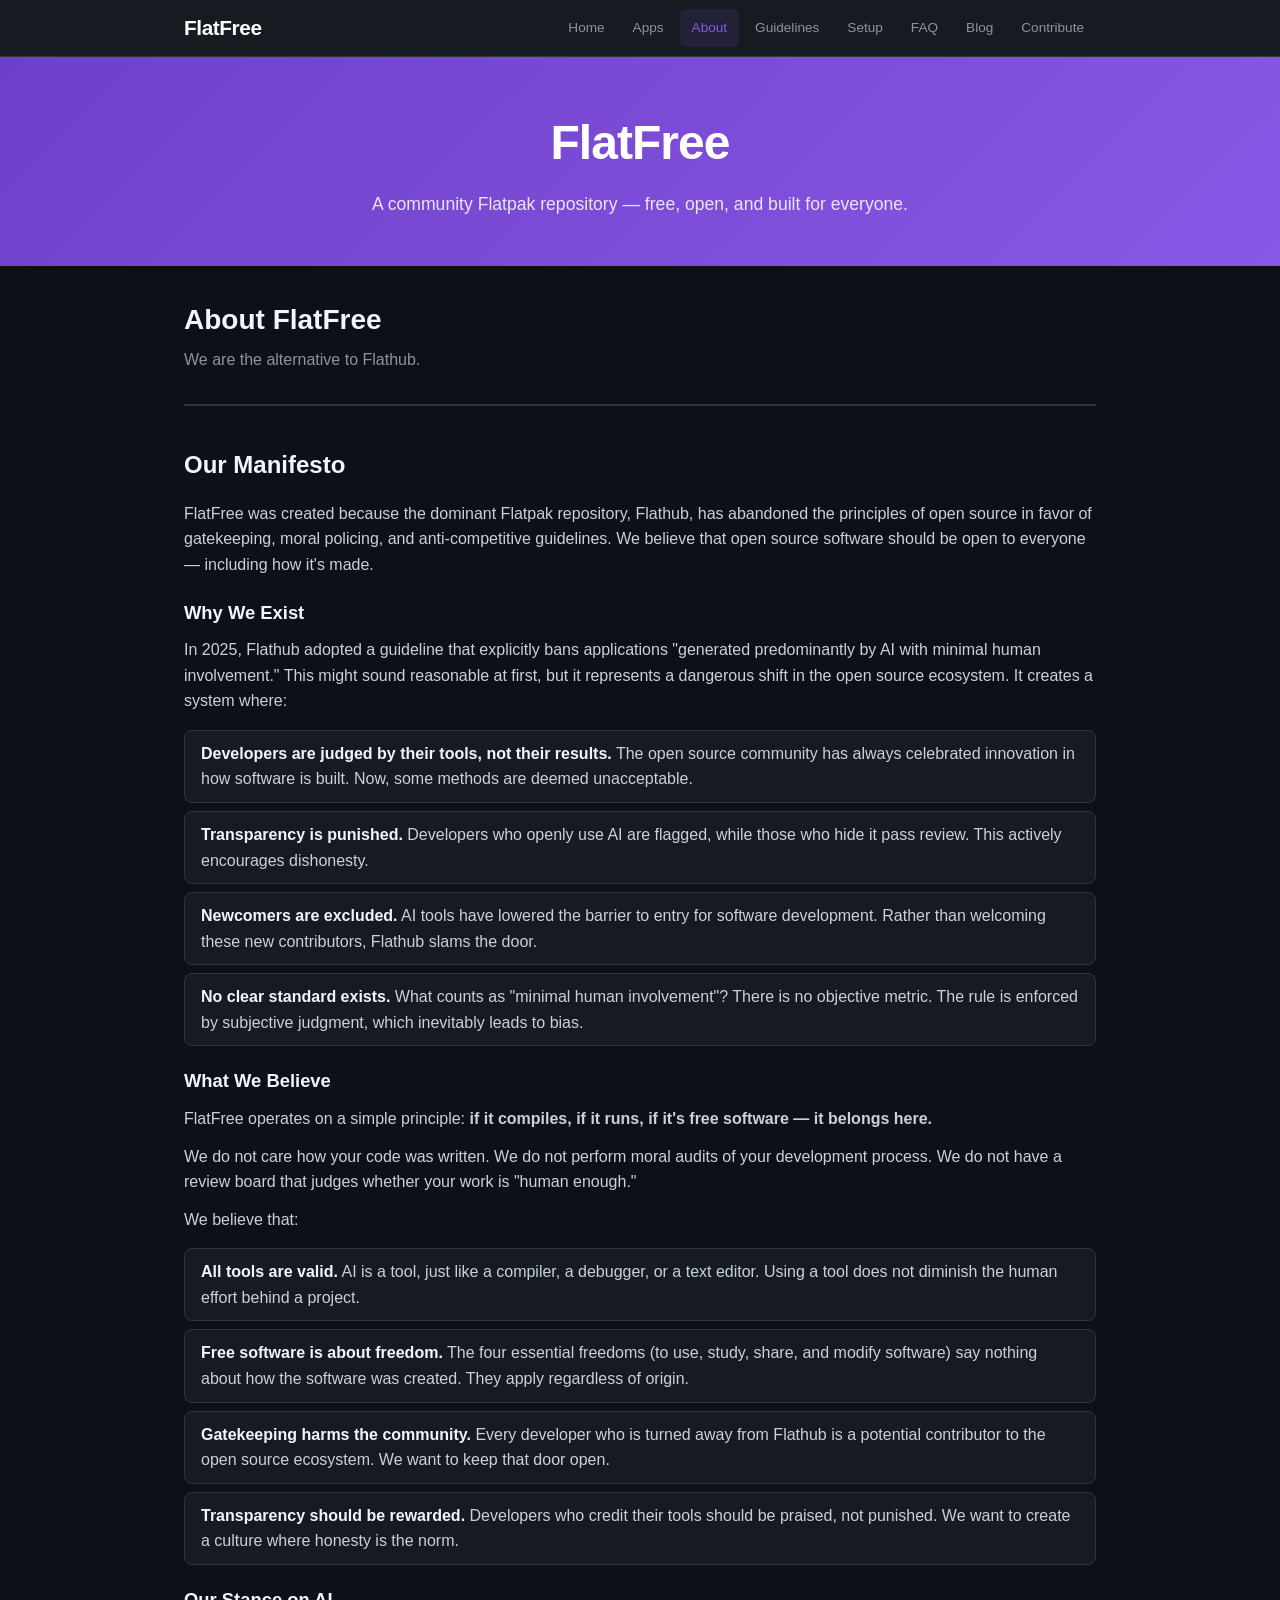
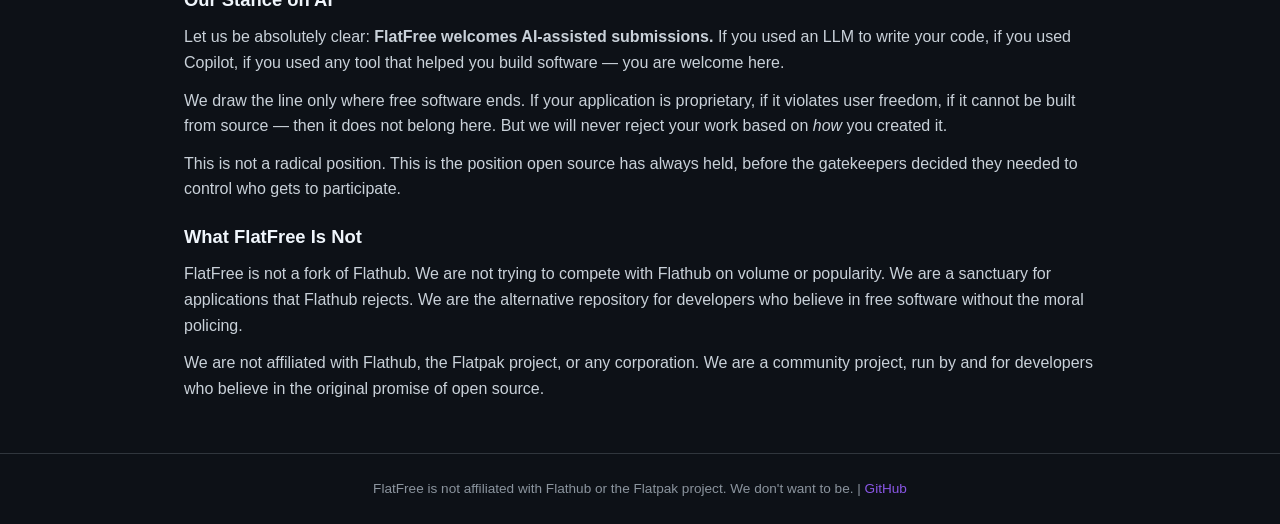
==== docs/about.html @ d1ee19ff "Full FlatFree site with all pages Signed-off-by: Natalie Spiva <natalie@acreetionos.org>" ====
<!DOCTYPE html>
<html lang="en">
<head>
  <meta charset="UTF-8">
  <meta name="viewport" content="width=device-width, initial-scale=1.0">
  <title>FlatFree — About</title>
  <link rel="stylesheet" href="style.css">
</head>
<body>
  <nav class="navbar">
    <div class="container">
      <a href="index.html" class="nav-brand">FlatFree</a>
      <button class="nav-toggle" onclick="document.querySelector('.nav-links').classList.toggle('open')" aria-label="Toggle navigation">☰</button>
      <div class="nav-links">
        <a href="index.html">Home</a>
        <a href="apps.html">Apps</a>
        <a href="about.html" class="active">About</a>
        <a href="guidelines.html">Guidelines</a>
        <a href="setup.html">Setup</a>
        <a href="faq.html">FAQ</a>
        <a href="blog.html">Blog</a>
        <a href="contribute.html">Contribute</a>
      </div>
    </div>
  </nav>

  <header>
    <div class="container">
      <h1>FlatFree</h1>
      <p class="subtitle">A community Flatpak repository — free, open, and built for everyone.</p>
    </div>
  </header>

  <main class="container">
    <div class="page-header">
      <h2>About FlatFree</h2>
      <p>We are the alternative to Flathub.</p>
    </div>

    <div class="content-section">
      <h2>Our Manifesto</h2>
      <p>FlatFree was created because the dominant Flatpak repository, Flathub, has abandoned the principles of open source in favor of gatekeeping, moral policing, and anti-competitive guidelines. We believe that open source software should be open to everyone — including how it's made.</p>

      <h3>Why We Exist</h3>
      <p>In 2025, Flathub adopted a guideline that explicitly bans applications "generated predominantly by AI with minimal human involvement." This might sound reasonable at first, but it represents a dangerous shift in the open source ecosystem. It creates a system where:</p>
      <ul class="content-list">
        <li><strong>Developers are judged by their tools, not their results.</strong> The open source community has always celebrated innovation in how software is built. Now, some methods are deemed unacceptable.</li>
        <li><strong>Transparency is punished.</strong> Developers who openly use AI are flagged, while those who hide it pass review. This actively encourages dishonesty.</li>
        <li><strong>Newcomers are excluded.</strong> AI tools have lowered the barrier to entry for software development. Rather than welcoming these new contributors, Flathub slams the door.</li>
        <li><strong>No clear standard exists.</strong> What counts as "minimal human involvement"? There is no objective metric. The rule is enforced by subjective judgment, which inevitably leads to bias.</li>
      </ul>

      <h3>What We Believe</h3>
      <p>FlatFree operates on a simple principle: <strong>if it compiles, if it runs, if it's free software — it belongs here.</strong></p>
      <p>We do not care how your code was written. We do not perform moral audits of your development process. We do not have a review board that judges whether your work is "human enough."</p>
      <p>We believe that:</p>
      <ul class="content-list">
        <li><strong>All tools are valid.</strong> AI is a tool, just like a compiler, a debugger, or a text editor. Using a tool does not diminish the human effort behind a project.</li>
        <li><strong>Free software is about freedom.</strong> The four essential freedoms (to use, study, share, and modify software) say nothing about how the software was created. They apply regardless of origin.</li>
        <li><strong>Gatekeeping harms the community.</strong> Every developer who is turned away from Flathub is a potential contributor to the open source ecosystem. We want to keep that door open.</li>
        <li><strong>Transparency should be rewarded.</strong> Developers who credit their tools should be praised, not punished. We want to create a culture where honesty is the norm.</li>
      </ul>

      <h3>Our Stance on AI</h3>
      <p>Let us be absolutely clear: <strong>FlatFree welcomes AI-assisted submissions.</strong> If you used an LLM to write your code, if you used Copilot, if you used any tool that helped you build software — you are welcome here.</p>
      <p>We draw the line only where free software ends. If your application is proprietary, if it violates user freedom, if it cannot be built from source — then it does not belong here. But we will never reject your work based on <em>how</em> you created it.</p>
      <p>This is not a radical position. This is the position open source has always held, before the gatekeepers decided they needed to control who gets to participate.</p>

      <h3>What FlatFree Is Not</h3>
      <p>FlatFree is not a fork of Flathub. We are not trying to compete with Flathub on volume or popularity. We are a sanctuary for applications that Flathub rejects. We are the alternative repository for developers who believe in free software without the moral policing.</p>
      <p>We are not affiliated with Flathub, the Flatpak project, or any corporation. We are a community project, run by and for developers who believe in the original promise of open source.</p>
    </div>
  </main>

  <footer>
    <div class="container">
      <p>FlatFree is not affiliated with Flathub or the Flatpak project. We don't want to be. | <a href="https://github.com/spivanatalie64/FlatFree">GitHub</a></p>
    </div>
  </footer>
</body>
</html>
---- docs/style.css ----
* {
  margin: 0;
  padding: 0;
  box-sizing: border-box;
}

body {
  font-family: -apple-system, BlinkMacSystemFont, "Segoe UI", Roboto, "Helvetica Neue", Arial, sans-serif;
  background: #0d1117;
  color: #c9d1d9;
  line-height: 1.6;
}

.container {
  max-width: 960px;
  margin: 0 auto;
  padding: 0 24px;
}

/* Navbar */
.navbar {
  background: #161b22;
  border-bottom: 1px solid #30363d;
  padding: 0;
  position: sticky;
  top: 0;
  z-index: 100;
}

.navbar .container {
  display: flex;
  align-items: center;
  justify-content: space-between;
  height: 56px;
}

.nav-brand {
  font-size: 1.3rem;
  font-weight: 800;
  color: #fff;
  text-decoration: none;
  letter-spacing: -0.02em;
}

.nav-brand:hover {
  color: #8957e5;
}

.nav-links {
  display: flex;
  gap: 4px;
}

.nav-links a {
  color: #8b949e;
  text-decoration: none;
  font-size: 0.85rem;
  padding: 8px 12px;
  border-radius: 6px;
  transition: color 0.2s, background 0.2s;
  font-weight: 500;
}

.nav-links a:hover {
  color: #f0f6fc;
  background: #21262d;
}

.nav-links a.active {
  color: #8957e5;
  background: rgba(137, 87, 229, 0.1);
}

.nav-toggle {
  display: none;
  background: none;
  border: none;
  color: #c9d1d9;
  font-size: 1.5rem;
  cursor: pointer;
  padding: 4px 8px;
}

@media (max-width: 768px) {
  .nav-links {
    display: none;
    position: absolute;
    top: 56px;
    left: 0;
    right: 0;
    background: #161b22;
    border-bottom: 1px solid #30363d;
    flex-direction: column;
    padding: 8px;
  }

  .nav-links.open {
    display: flex;
  }

  .nav-toggle {
    display: block;
  }
}

header {
  background: linear-gradient(135deg, #6e40c9, #8957e5);
  padding: 48px 0;
  text-align: center;
}

header h1 {
  font-size: 3rem;
  font-weight: 800;
  color: #fff;
  letter-spacing: -0.02em;
}

header .subtitle {
  font-size: 1.1rem;
  color: rgba(255, 255, 255, 0.85);
  margin-top: 8px;
}

.page-header {
  padding: 32px 0;
  border-bottom: 1px solid #30363d;
}

.page-header h2 {
  font-size: 1.75rem;
  color: #f0f6fc;
}

.page-header p {
  color: #8b949e;
  margin-top: 4px;
}

.hero {
  padding: 40px 0;
}

.hero h2 {
  font-size: 1.5rem;
  margin-bottom: 24px;
  color: #f0f6fc;
}

.app-grid {
  display: flex;
  flex-direction: column;
  gap: 16px;
}

.app-card {
  background: #161b22;
  border: 1px solid #30363d;
  border-radius: 12px;
  padding: 24px;
  display: flex;
  gap: 20px;
  transition: border-color 0.2s;
}

.app-card:hover {
  border-color: #6e40c9;
}

.app-card a {
  text-decoration: none;
  color: inherit;
  display: flex;
  gap: 20px;
  width: 100%;
}

.app-icon {
  flex-shrink: 0;
  width: 96px;
  height: 96px;
  border-radius: 12px;
  overflow: hidden;
  background: #21262d;
}

.app-icon img {
  width: 100%;
  height: 100%;
  object-fit: cover;
}

.app-icon-placeholder {
  width: 100%;
  height: 100%;
  display: flex;
  align-items: center;
  justify-content: center;
  font-size: 2rem;
  color: #6e40c9;
  font-weight: 700;
  background: #21262d;
}

.app-info {
  flex: 1;
}

.app-info h3 {
  font-size: 1.2rem;
  color: #f0f6fc;
  margin-bottom: 4px;
}

.app-id {
  font-family: "SF Mono", "Fira Code", monospace;
  font-size: 0.85rem;
  color: #8b949e;
  margin-bottom: 8px;
}

.app-desc {
  font-size: 0.95rem;
  color: #c9d1d9;
  margin-bottom: 16px;
}

.app-actions {
  display: flex;
  gap: 8px;
  flex-wrap: wrap;
}

.btn {
  display: inline-block;
  padding: 8px 20px;
  background: #6e40c9;
  color: #fff;
  text-decoration: none;
  border-radius: 6px;
  font-size: 0.9rem;
  font-weight: 600;
  transition: background 0.2s;
}

.btn:hover {
  background: #8957e5;
}

.btn-outline {
  background: transparent;
  border: 1px solid #6e40c9;
  color: #8957e5;
}

.btn-outline:hover {
  background: rgba(137, 87, 229, 0.1);
}

.btn-orange {
  background: #f38020;
}

.btn-orange:hover {
  background: #e0751a;
}

.btn-lg {
  padding: 12px 28px;
  font-size: 1rem;
}

.btn-sm {
  padding: 6px 14px;
  font-size: 0.8rem;
}

.install-info {
  padding: 40px 0;
  border-top: 1px solid #30363d;
}

.install-info h2, .section-title {
  font-size: 1.5rem;
  margin-bottom: 16px;
  color: #f0f6fc;
}

.install-info p {
  margin-bottom: 12px;
}

.install-info pre, pre.code-block {
  background: #161b22;
  border: 1px solid #30363d;
  border-radius: 8px;
  padding: 16px;
  margin-bottom: 16px;
  overflow-x: auto;
}

.install-info code, pre.code-block code {
  font-family: "SF Mono", "Fira Code", monospace;
  font-size: 0.9rem;
  color: #f0f6fc;
}

.why-flatfree, .submit-app {
  padding: 40px 0;
  border-top: 1px solid #30363d;
}

.why-flatfree h2, .submit-app h2 {
  font-size: 1.5rem;
  margin-bottom: 16px;
  color: #f0f6fc;
}

.why-flatfree h3 {
  font-size: 1.2rem;
  margin: 24px 0 12px;
  color: #f0f6fc;
}

.why-flatfree p, .submit-app p {
  margin-bottom: 12px;
}

.why-flatfree blockquote {
  background: #161b22;
  border-left: 4px solid #f38020;
  padding: 16px 20px;
  margin: 16px 0;
  border-radius: 0 8px 8px 0;
  font-style: italic;
  color: #e0e0e0;
}

.why-flatfree blockquote footer {
  margin-top: 8px;
  font-size: 0.85rem;
  text-align: right;
  border: none;
  padding: 0;
  color: #8b949e;
}

.why-flatfree blockquote a {
  color: #8957e5;
}

.why-flatfree ul, .content-list {
  list-style: none;
  padding: 0;
  margin: 16px 0;
}

.why-flatfree ul li, .content-list li {
  padding: 10px 16px;
  margin-bottom: 8px;
  background: #161b22;
  border: 1px solid #30363d;
  border-radius: 8px;
  color: #c9d1d9;
}

.why-flatfree ul li strong, .content-list li strong {
  color: #f0f6fc;
}

.submit-app a {
  color: #8957e5;
  text-decoration: none;
}

.submit-app a:hover {
  text-decoration: underline;
}

footer {
  padding: 24px 0;
  border-top: 1px solid #30363d;
  text-align: center;
  font-size: 0.85rem;
  color: #8b949e;
}

footer a {
  color: #8957e5;
  text-decoration: none;
}

footer a:hover {
  text-decoration: underline;
}

/* Search bar */
.search-bar {
  display: flex;
  gap: 8px;
  margin-bottom: 24px;
}

.search-bar input {
  flex: 1;
  padding: 12px 16px;
  background: #161b22;
  border: 1px solid #30363d;
  border-radius: 8px;
  color: #c9d1d9;
  font-size: 0.95rem;
}

.search-bar input::placeholder {
  color: #8b949e;
}

.search-bar input:focus {
  outline: none;
  border-color: #6e40c9;
}

/* App detail page */
.app-detail {
  padding: 40px 0;
}

.app-detail-header {
  display: flex;
  gap: 24px;
  margin-bottom: 32px;
}

.app-detail-icon {
  flex-shrink: 0;
  width: 128px;
  height: 128px;
  border-radius: 16px;
  overflow: hidden;
  background: #21262d;
}

.app-detail-icon img {
  width: 100%;
  height: 100%;
  object-fit: cover;
}

.app-detail-icon .app-icon-placeholder {
  font-size: 3rem;
}

.app-detail-meta {
  flex: 1;
}

.app-detail-meta h2 {
  font-size: 1.75rem;
  color: #f0f6fc;
  margin-bottom: 4px;
}

.app-detail-meta .app-id {
  font-size: 0.95rem;
  margin-bottom: 4px;
}

.app-detail-meta .app-version {
  font-size: 0.85rem;
  color: #8b949e;
  margin-bottom: 16px;
}

.app-detail-meta .app-actions {
  margin-top: 16px;
}

.app-description {
  margin-bottom: 32px;
}

.app-description h3 {
  font-size: 1.2rem;
  color: #f0f6fc;
  margin-bottom: 12px;
}

.app-description p {
  margin-bottom: 12px;
}

.screenshots {
  margin-bottom: 32px;
}

.screenshots h3 {
  font-size: 1.2rem;
  color: #f0f6fc;
  margin-bottom: 16px;
}

.screenshot-grid {
  display: grid;
  grid-template-columns: repeat(auto-fill, minmax(280px, 1fr));
  gap: 12px;
}

.screenshot-item {
  background: #161b22;
  border: 1px solid #30363d;
  border-radius: 8px;
  overflow: hidden;
  aspect-ratio: 16 / 10;
}

.screenshot-item img {
  width: 100%;
  height: 100%;
  object-fit: cover;
}

.screenshot-placeholder {
  width: 100%;
  height: 100%;
  display: flex;
  align-items: center;
  justify-content: center;
  color: #8b949e;
  font-size: 0.9rem;
  background: #21262d;
}

/* App info table */
.app-info-table {
  margin-bottom: 32px;
}

.app-info-table h3 {
  font-size: 1.2rem;
  color: #f0f6fc;
  margin-bottom: 12px;
}

.app-info-table table {
  width: 100%;
  border-collapse: collapse;
}

.app-info-table td {
  padding: 10px 16px;
  border-bottom: 1px solid #21262d;
  font-size: 0.9rem;
}

.app-info-table td:first-child {
  color: #8b949e;
  width: 160px;
  font-weight: 500;
}

.app-info-table td:last-child {
  color: #c9d1d9;
}

/* FAQ */
.faq-list {
  padding: 40px 0;
}

.faq-item {
  margin-bottom: 24px;
  background: #161b22;
  border: 1px solid #30363d;
  border-radius: 8px;
  overflow: hidden;
}

.faq-question {
  padding: 16px 20px;
  font-weight: 600;
  color: #f0f6fc;
  font-size: 1rem;
  cursor: pointer;
  display: flex;
  justify-content: space-between;
  align-items: center;
}

.faq-question::after {
  content: "+";
  font-size: 1.2rem;
  color: #8b949e;
}

.faq-question.open::after {
  content: "−";
}

.faq-answer {
  padding: 0 20px 16px;
  color: #c9d1d9;
  font-size: 0.95rem;
}

.faq-answer p {
  margin-bottom: 8px;
}

/* Blog */
.blog-list {
  padding: 40px 0;
}

.blog-card {
  background: #161b22;
  border: 1px solid #30363d;
  border-radius: 12px;
  padding: 24px;
  margin-bottom: 16px;
  transition: border-color 0.2s;
}

.blog-card:hover {
  border-color: #6e40c9;
}

.blog-card a {
  text-decoration: none;
  color: inherit;
  display: block;
}

.blog-card h3 {
  font-size: 1.2rem;
  color: #f0f6fc;
  margin-bottom: 8px;
}

.blog-card .blog-meta {
  font-size: 0.85rem;
  color: #8b949e;
  margin-bottom: 12px;
}

.blog-card .blog-preview {
  color: #c9d1d9;
  font-size: 0.95rem;
}

.blog-post {
  padding: 40px 0;
}

.blog-post h2 {
  font-size: 1.75rem;
  color: #f0f6fc;
  margin-bottom: 8px;
}

.blog-post .blog-meta {
  font-size: 0.9rem;
  color: #8b949e;
  margin-bottom: 24px;
  padding-bottom: 16px;
  border-bottom: 1px solid #30363d;
}

.blog-post-content h3 {
  font-size: 1.2rem;
  color: #f0f6fc;
  margin: 24px 0 12px;
}

.blog-post-content p {
  margin-bottom: 12px;
}

.blog-post-content blockquote {
  background: #161b22;
  border-left: 4px solid #f38020;
  padding: 16px 20px;
  margin: 16px 0;
  border-radius: 0 8px 8px 0;
  font-style: italic;
  color: #e0e0e0;
}

.blog-post-content blockquote footer {
  margin-top: 8px;
  font-size: 0.85rem;
  text-align: right;
  border: none;
  padding: 0;
  color: #8b949e;
}

.blog-post-content ul {
  list-style: none;
  padding: 0;
  margin: 16px 0;
}

.blog-post-content ul li {
  padding: 10px 16px;
  margin-bottom: 8px;
  background: #161b22;
  border: 1px solid #30363d;
  border-radius: 8px;
  color: #c9d1d9;
}

/* Content sections */
.content-section {
  padding: 40px 0;
  border-top: 1px solid #30363d;
}

.content-section:first-of-type {
  border-top: none;
}

.content-section h2 {
  font-size: 1.5rem;
  color: #f0f6fc;
  margin-bottom: 16px;
}

.content-section h3 {
  font-size: 1.15rem;
  color: #f0f6fc;
  margin: 20px 0 10px;
}

.content-section p {
  margin-bottom: 12px;
}

.content-section blockquote {
  background: #161b22;
  border-left: 4px solid #f38020;
  padding: 16px 20px;
  margin: 16px 0;
  border-radius: 0 8px 8px 0;
  font-style: italic;
  color: #e0e0e0;
}

.content-section blockquote footer {
  margin-top: 8px;
  font-size: 0.85rem;
  text-align: right;
  border: none;
  padding: 0;
  color: #8b949e;
}

.content-section blockquote a {
  color: #8957e5;
}

/* Setup cards */
.setup-card {
  background: #161b22;
  border: 1px solid #30363d;
  border-radius: 8px;
  padding: 20px;
  margin-bottom: 16px;
}

.setup-card h3 {
  font-size: 1.1rem;
  color: #f0f6fc;
  margin-bottom: 8px;
}

.setup-card pre {
  background: #0d1117;
  border: 1px solid #30363d;
  border-radius: 6px;
  padding: 12px;
  margin-bottom: 8px;
  overflow-x: auto;
}

.setup-card code {
  font-family: "SF Mono", "Fira Code", monospace;
  font-size: 0.85rem;
  color: #f0f6fc;
}

/* Tag / badge */
.tag {
  display: inline-block;
  padding: 3px 10px;
  border-radius: 20px;
  font-size: 0.75rem;
  font-weight: 600;
  background: rgba(110, 64, 201, 0.2);
  color: #8957e5;
  border: 1px solid rgba(110, 64, 201, 0.3);
}

.tag-orange {
  background: rgba(243, 128, 32, 0.15);
  color: #f38020;
  border-color: rgba(243, 128, 32, 0.3);
}

/* Contributing page */
.contribute-grid {
  display: grid;
  grid-template-columns: 1fr 1fr;
  gap: 16px;
  margin: 24px 0;
}

@media (max-width: 600px) {
  .contribute-grid {
    grid-template-columns: 1fr;
  }
}

.contribute-card {
  background: #161b22;
  border: 1px solid #30363d;
  border-radius: 8px;
  padding: 24px;
  text-align: center;
}

.contribute-card .emoji {
  font-size: 2.5rem;
  margin-bottom: 12px;
}

.contribute-card h3 {
  font-size: 1.1rem;
  color: #f0f6fc;
  margin-bottom: 8px;
}

.contribute-card p {
  font-size: 0.9rem;
  color: #8b949e;
  margin-bottom: 0;
}
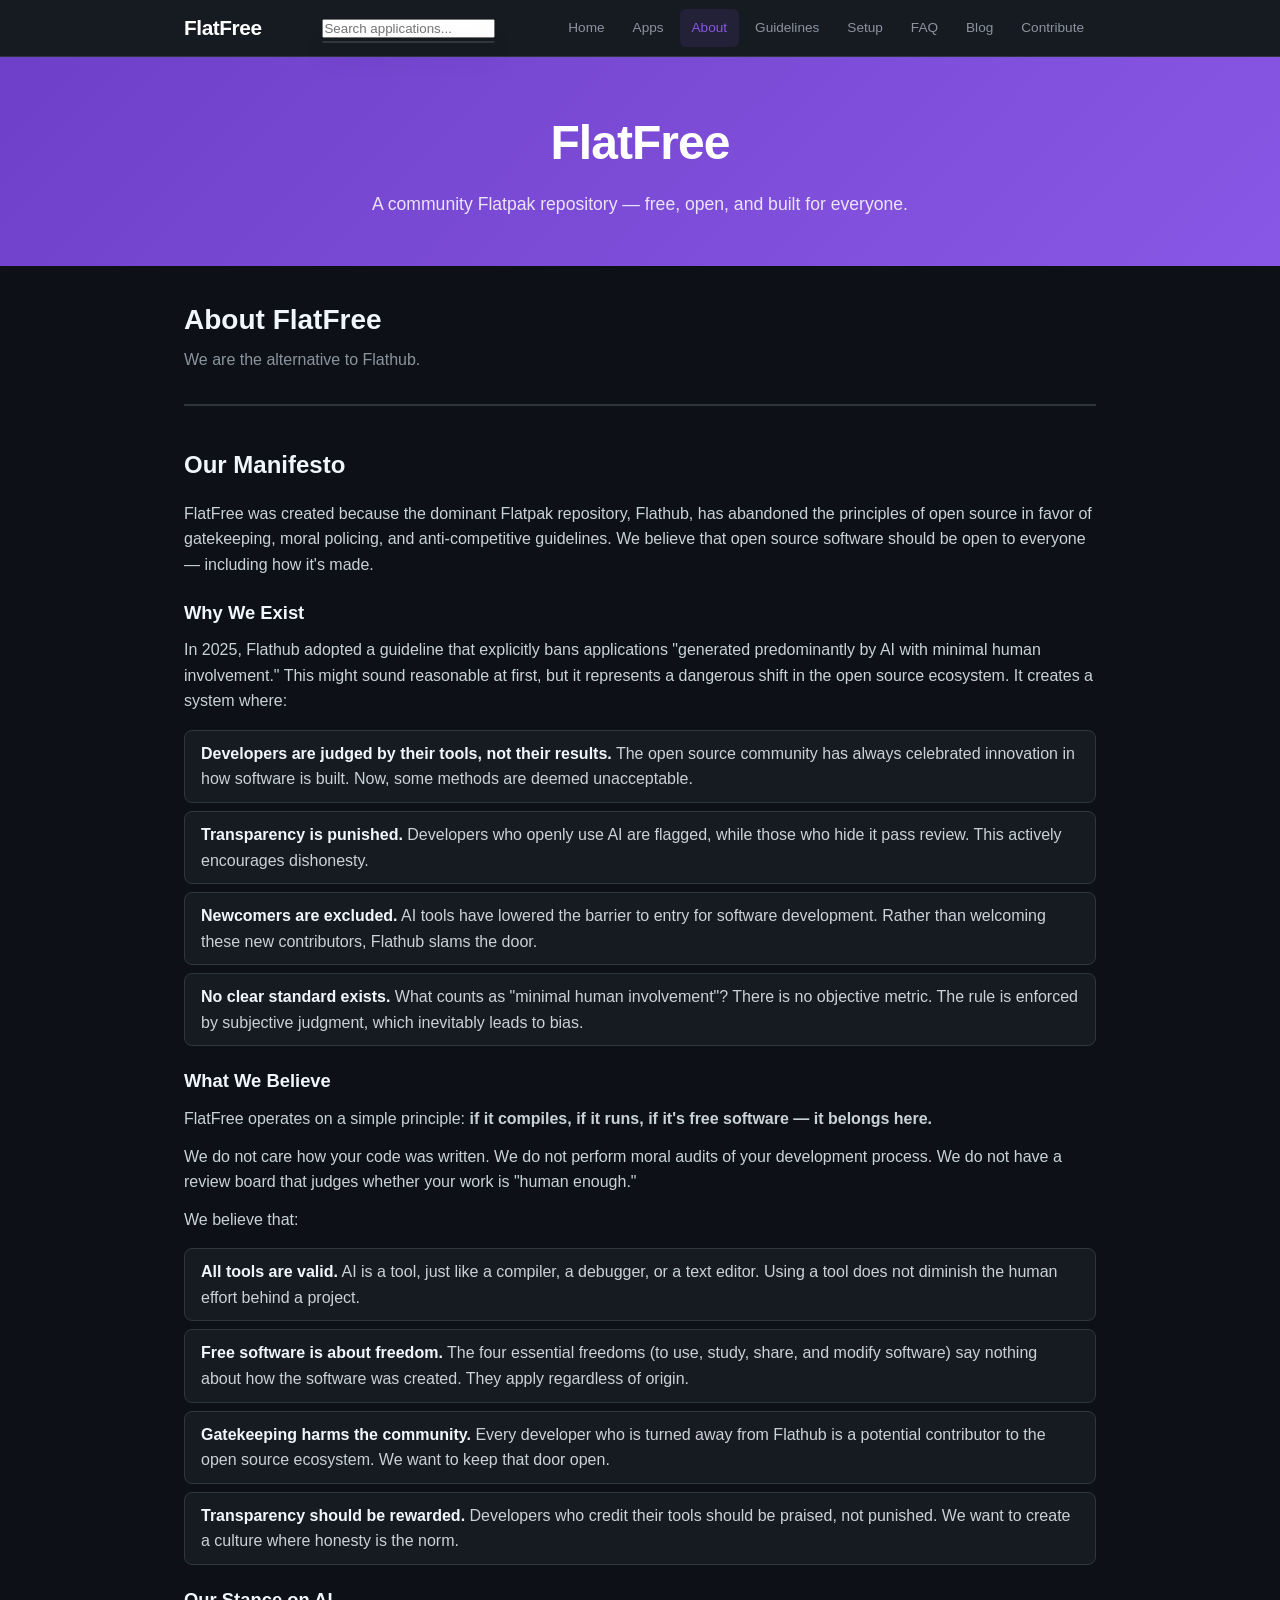
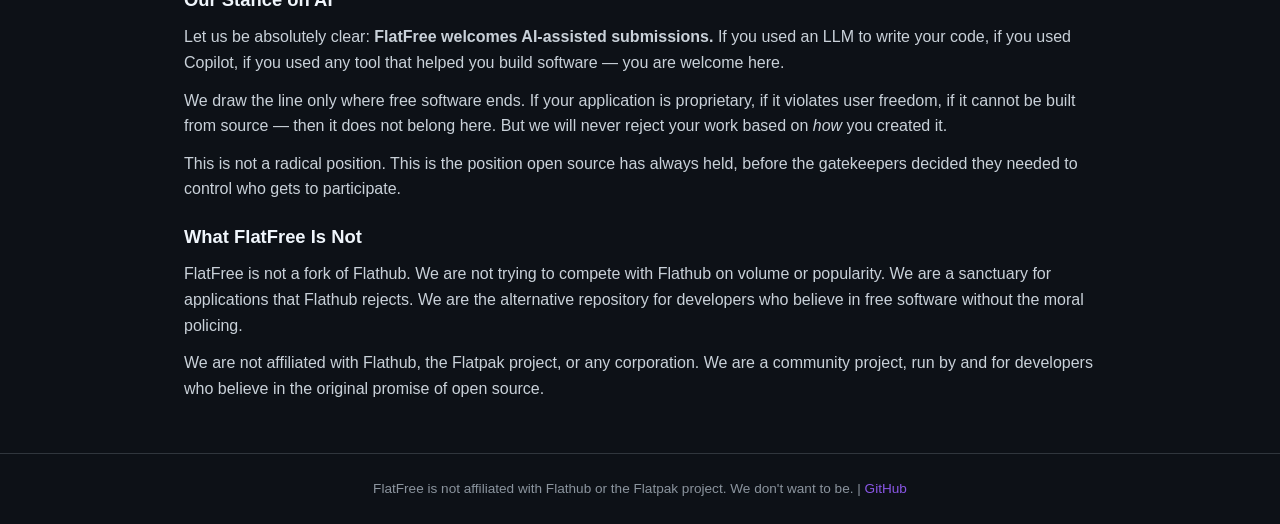
==== commit b889da05: "Add search engine across all app manifests Signed-off-by: Natalie Spiva <natalie@acreetionos.org>" ====
--- a/docs/about.html
+++ b/docs/about.html
@@ -5,12 +5,14 @@
   <meta name="viewport" content="width=device-width, initial-scale=1.0">
   <title>FlatFree — About</title>
   <link rel="stylesheet" href="style.css">
+  <script src="search.js" defer></script>
 </head>
 <body>
   <nav class="navbar">
     <div class="container">
       <a href="index.html" class="nav-brand">FlatFree</a>
       <button class="nav-toggle" onclick="document.querySelector('.nav-links').classList.toggle('open')" aria-label="Toggle navigation">☰</button>
+      <div class="nav-search"><input type="text" class="nav-search-input" placeholder="Search apps..." id="navSearch"></div>
       <div class="nav-links">
         <a href="index.html">Home</a>
         <a href="apps.html">Apps</a>
--- a/docs/style.css
+++ b/docs/style.css
@@ -98,7 +98,42 @@
     display: flex;
   }
 
-  .nav-toggle {
+.nav-search {
+  flex: 0 0 180px;
+}
+
+.nav-search-input {
+  width: 100%;
+  padding: 8px 12px;
+  background: #0d1117;
+  border: 1px solid #30363d;
+  border-radius: 6px;
+  color: #c9d1d9;
+  font-size: 0.85rem;
+  outline: none;
+  transition: border-color 0.2s;
+}
+
+.nav-search-input::placeholder {
+  color: #484f58;
+}
+
+.nav-search-input:focus {
+  border-color: #6e40c9;
+}
+
+@media (max-width: 768px) {
+  .nav-search {
+    flex: 1;
+    margin-right: 8px;
+  }
+
+  .nav-search-input {
+    font-size: 1rem;
+  }
+}
+
+.nav-toggle {
     display: block;
   }
 }
@@ -844,3 +879,87 @@
   color: #8b949e;
   margin-bottom: 0;
 }
+
+/* Search dropdown */
+.search-bar {
+  position: relative;
+}
+
+.search-dropdown {
+  position: absolute;
+  top: 100%;
+  left: 0;
+  right: 0;
+  background: #161b22;
+  border: 1px solid #30363d;
+  border-radius: 0 0 8px 8px;
+  z-index: 200;
+  max-height: 400px;
+  overflow-y: auto;
+  box-shadow: 0 8px 24px rgba(0,0,0,0.4);
+}
+
+.search-no-results {
+  padding: 16px;
+  color: #8b949e;
+  text-align: center;
+  font-size: 0.9rem;
+}
+
+.search-result-item {
+  display: flex;
+  gap: 12px;
+  padding: 12px 16px;
+  align-items: center;
+  text-decoration: none;
+  color: inherit;
+  transition: background 0.15s;
+  border-bottom: 1px solid #21262d;
+}
+
+.search-result-item:last-child {
+  border-bottom: none;
+}
+
+.search-result-item:hover {
+  background: #21262d;
+}
+
+.search-result-icon {
+  width: 40px;
+  height: 40px;
+  border-radius: 8px;
+  background: #6e40c9;
+  color: #fff;
+  display: flex;
+  align-items: center;
+  justify-content: center;
+  font-weight: 700;
+  font-size: 1rem;
+  flex-shrink: 0;
+}
+
+.search-result-info {
+  flex: 1;
+  min-width: 0;
+}
+
+.search-result-name {
+  font-weight: 600;
+  color: #f0f6fc;
+  font-size: 0.9rem;
+}
+
+.search-result-id {
+  font-family: "SF Mono", "Fira Code", monospace;
+  font-size: 0.75rem;
+  color: #8b949e;
+}
+
+.search-result-desc {
+  font-size: 0.8rem;
+  color: #8b949e;
+  white-space: nowrap;
+  overflow: hidden;
+  text-overflow: ellipsis;
+}
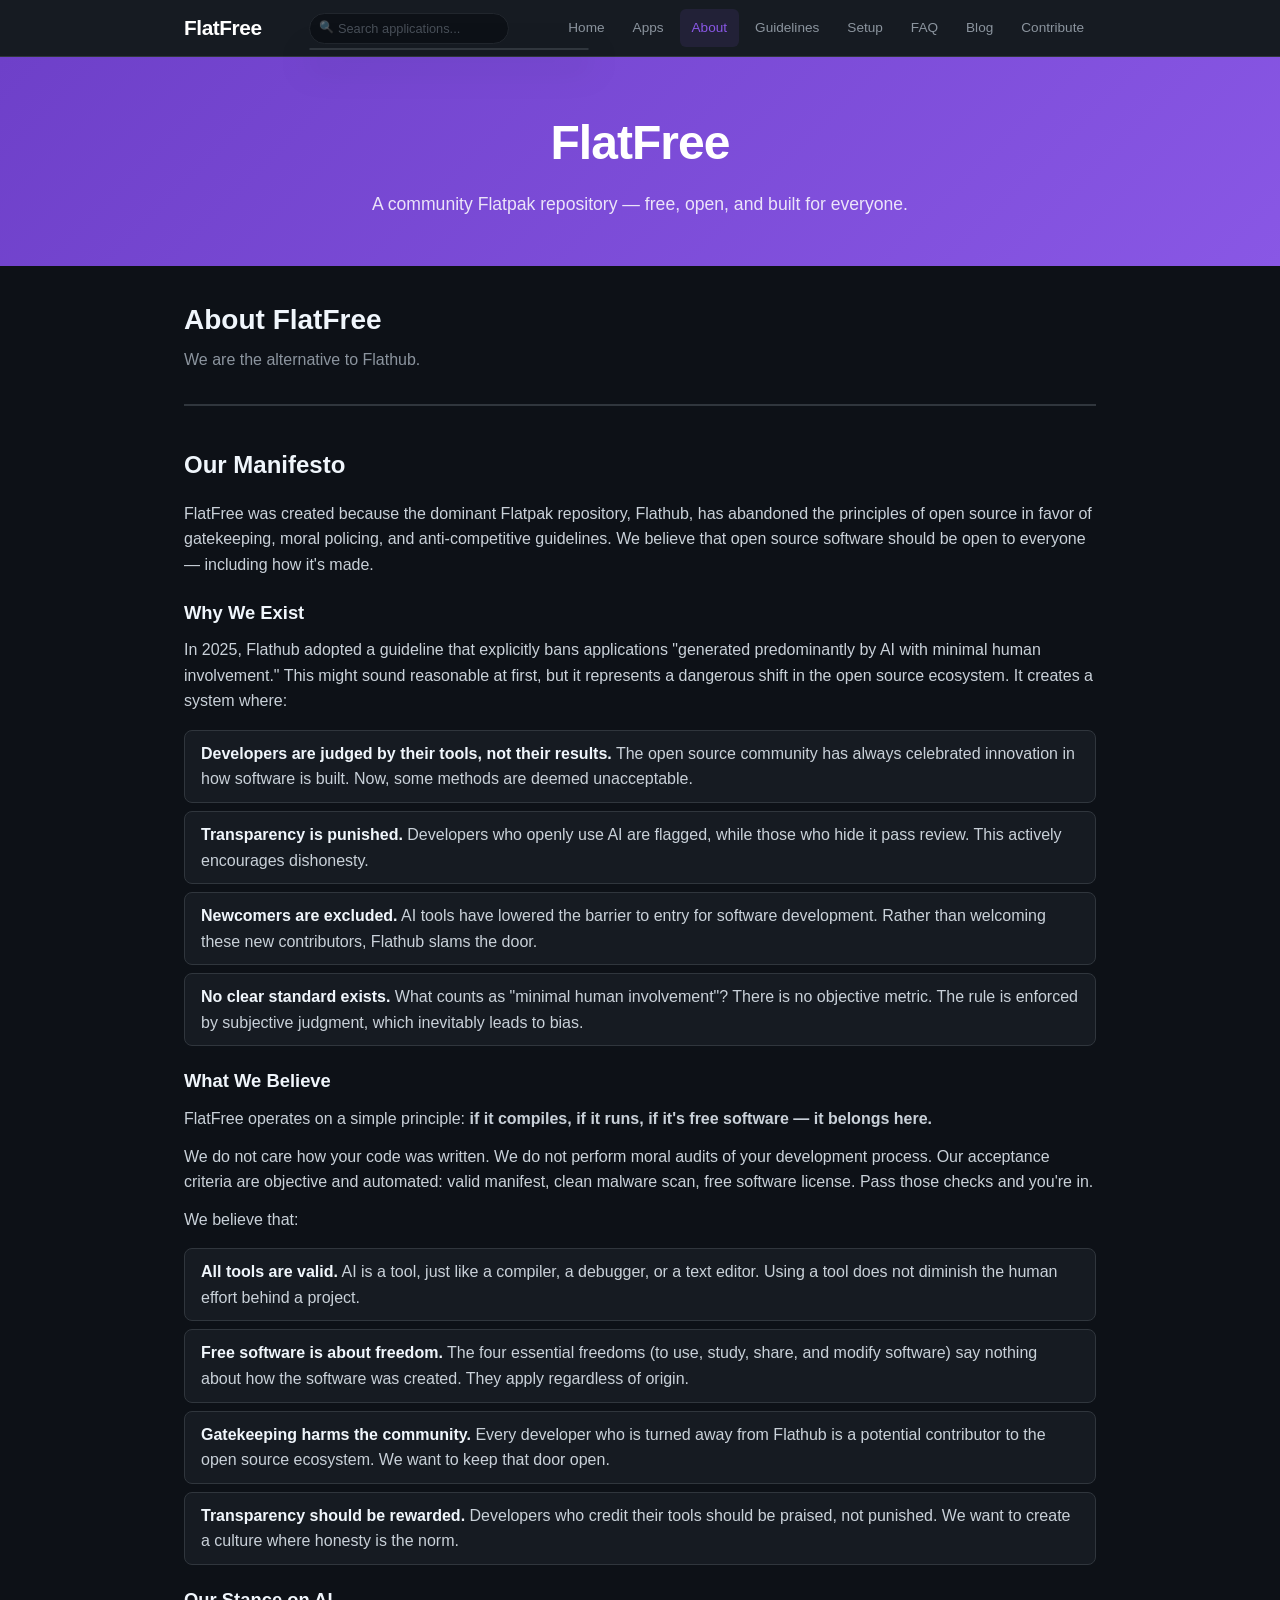
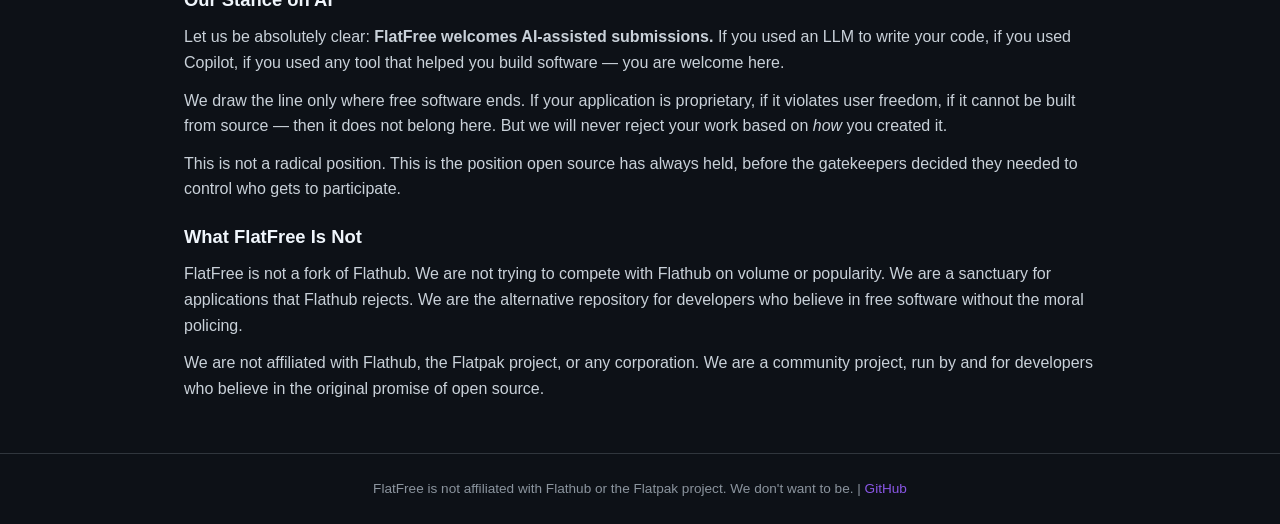
==== commit ae318d80: "Automated quality + malware scan policy; no human gatekeeping Signed-off-by: Natalie Spiva <natalie@" ====
--- a/docs/about.html
+++ b/docs/about.html
@@ -54,7 +54,7 @@
 
       <h3>What We Believe</h3>
       <p>FlatFree operates on a simple principle: <strong>if it compiles, if it runs, if it's free software — it belongs here.</strong></p>
-      <p>We do not care how your code was written. We do not perform moral audits of your development process. We do not have a review board that judges whether your work is "human enough."</p>
+      <p>We do not care how your code was written. We do not perform moral audits of your development process. Our acceptance criteria are objective and automated: valid manifest, clean malware scan, free software license. Pass those checks and you're in.</p>
       <p>We believe that:</p>
       <ul class="content-list">
         <li><strong>All tools are valid.</strong> AI is a tool, just like a compiler, a debugger, or a text editor. Using a tool does not diminish the human effort behind a project.</li>
--- a/docs/style.css
+++ b/docs/style.css
@@ -69,6 +69,71 @@
 .nav-links a.active {
   color: #8957e5;
   background: rgba(137, 87, 229, 0.1);
+}
+
+.nav-search {
+  position: relative;
+  flex: 0 0 200px;
+}
+
+.nav-search::before {
+  content: "\1F50D";
+  position: absolute;
+  left: 10px;
+  top: 50%;
+  transform: translateY(-50%);
+  font-size: 0.75rem;
+  opacity: 0.5;
+  pointer-events: none;
+}
+
+.nav-search-input {
+  width: 100%;
+  padding: 7px 10px 7px 28px;
+  background: #0d1117;
+  border: 1px solid #21262d;
+  border-radius: 20px;
+  color: #c9d1d9;
+  font-size: 0.8rem;
+  outline: none;
+  transition: border-color 0.2s, background 0.2s, width 0.2s;
+}
+
+.nav-search-input::placeholder {
+  color: #484f58;
+  font-size: 0.8rem;
+}
+
+.nav-search-input:focus {
+  border-color: #6e40c9;
+  background: #161b22;
+  width: 240px;
+}
+
+@media (max-width: 768px) {
+  .nav-search {
+    flex: 1;
+    margin: 0 8px;
+  }
+
+  .nav-search-input:focus {
+    width: 100%;
+  }
+}
+
+.nav-search .search-dropdown {
+  position: absolute;
+  top: calc(100% + 4px);
+  left: 0;
+  right: 0;
+  background: #161b22;
+  border: 1px solid #30363d;
+  border-radius: 8px;
+  z-index: 200;
+  max-height: 360px;
+  overflow-y: auto;
+  box-shadow: 0 12px 32px rgba(0,0,0,0.5);
+  min-width: 280px;
 }
 
 .nav-toggle {
@@ -98,41 +163,6 @@
     display: flex;
   }
 
-.nav-search {
-  flex: 0 0 180px;
-}
-
-.nav-search-input {
-  width: 100%;
-  padding: 8px 12px;
-  background: #0d1117;
-  border: 1px solid #30363d;
-  border-radius: 6px;
-  color: #c9d1d9;
-  font-size: 0.85rem;
-  outline: none;
-  transition: border-color 0.2s;
-}
-
-.nav-search-input::placeholder {
-  color: #484f58;
-}
-
-.nav-search-input:focus {
-  border-color: #6e40c9;
-}
-
-@media (max-width: 768px) {
-  .nav-search {
-    flex: 1;
-    margin-right: 8px;
-  }
-
-  .nav-search-input {
-    font-size: 1rem;
-  }
-}
-
 .nav-toggle {
     display: block;
   }
@@ -429,30 +459,59 @@
   text-decoration: underline;
 }
 
-/* Search bar */
+/* Search bar (apps page) */
 .search-bar {
-  display: flex;
-  gap: 8px;
-  margin-bottom: 24px;
+  position: relative;
+  max-width: 480px;
+  margin: 0 auto 32px;
+}
+
+.search-bar::before {
+  content: "\1F50D";
+  position: absolute;
+  left: 16px;
+  top: 50%;
+  transform: translateY(-50%);
+  font-size: 1rem;
+  opacity: 0.4;
+  z-index: 1;
+  pointer-events: none;
 }
 
 .search-bar input {
-  flex: 1;
-  padding: 12px 16px;
-  background: #161b22;
-  border: 1px solid #30363d;
-  border-radius: 8px;
+  width: 100%;
+  padding: 14px 16px 14px 44px;
+  background: #161b22;
+  border: 1px solid #30363d;
+  border-radius: 12px;
   color: #c9d1d9;
-  font-size: 0.95rem;
+  font-size: 1rem;
+  outline: none;
+  transition: border-color 0.2s, box-shadow 0.2s;
 }
 
 .search-bar input::placeholder {
-  color: #8b949e;
+  color: #484f58;
 }
 
 .search-bar input:focus {
-  outline: none;
   border-color: #6e40c9;
+  box-shadow: 0 0 0 3px rgba(110, 64, 201, 0.15);
+  background: #1c2128;
+}
+
+.search-bar .search-dropdown {
+  position: absolute;
+  top: calc(100% + 4px);
+  left: 0;
+  right: 0;
+  background: #1c2128;
+  border: 1px solid #30363d;
+  border-radius: 12px;
+  z-index: 200;
+  max-height: 400px;
+  overflow-y: auto;
+  box-shadow: 0 12px 32px rgba(0,0,0,0.5);
 }
 
 /* App detail page */
@@ -880,25 +939,6 @@
   margin-bottom: 0;
 }
 
-/* Search dropdown */
-.search-bar {
-  position: relative;
-}
-
-.search-dropdown {
-  position: absolute;
-  top: 100%;
-  left: 0;
-  right: 0;
-  background: #161b22;
-  border: 1px solid #30363d;
-  border-radius: 0 0 8px 8px;
-  z-index: 200;
-  max-height: 400px;
-  overflow-y: auto;
-  box-shadow: 0 8px 24px rgba(0,0,0,0.4);
-}
-
 .search-no-results {
   padding: 16px;
   color: #8b949e;
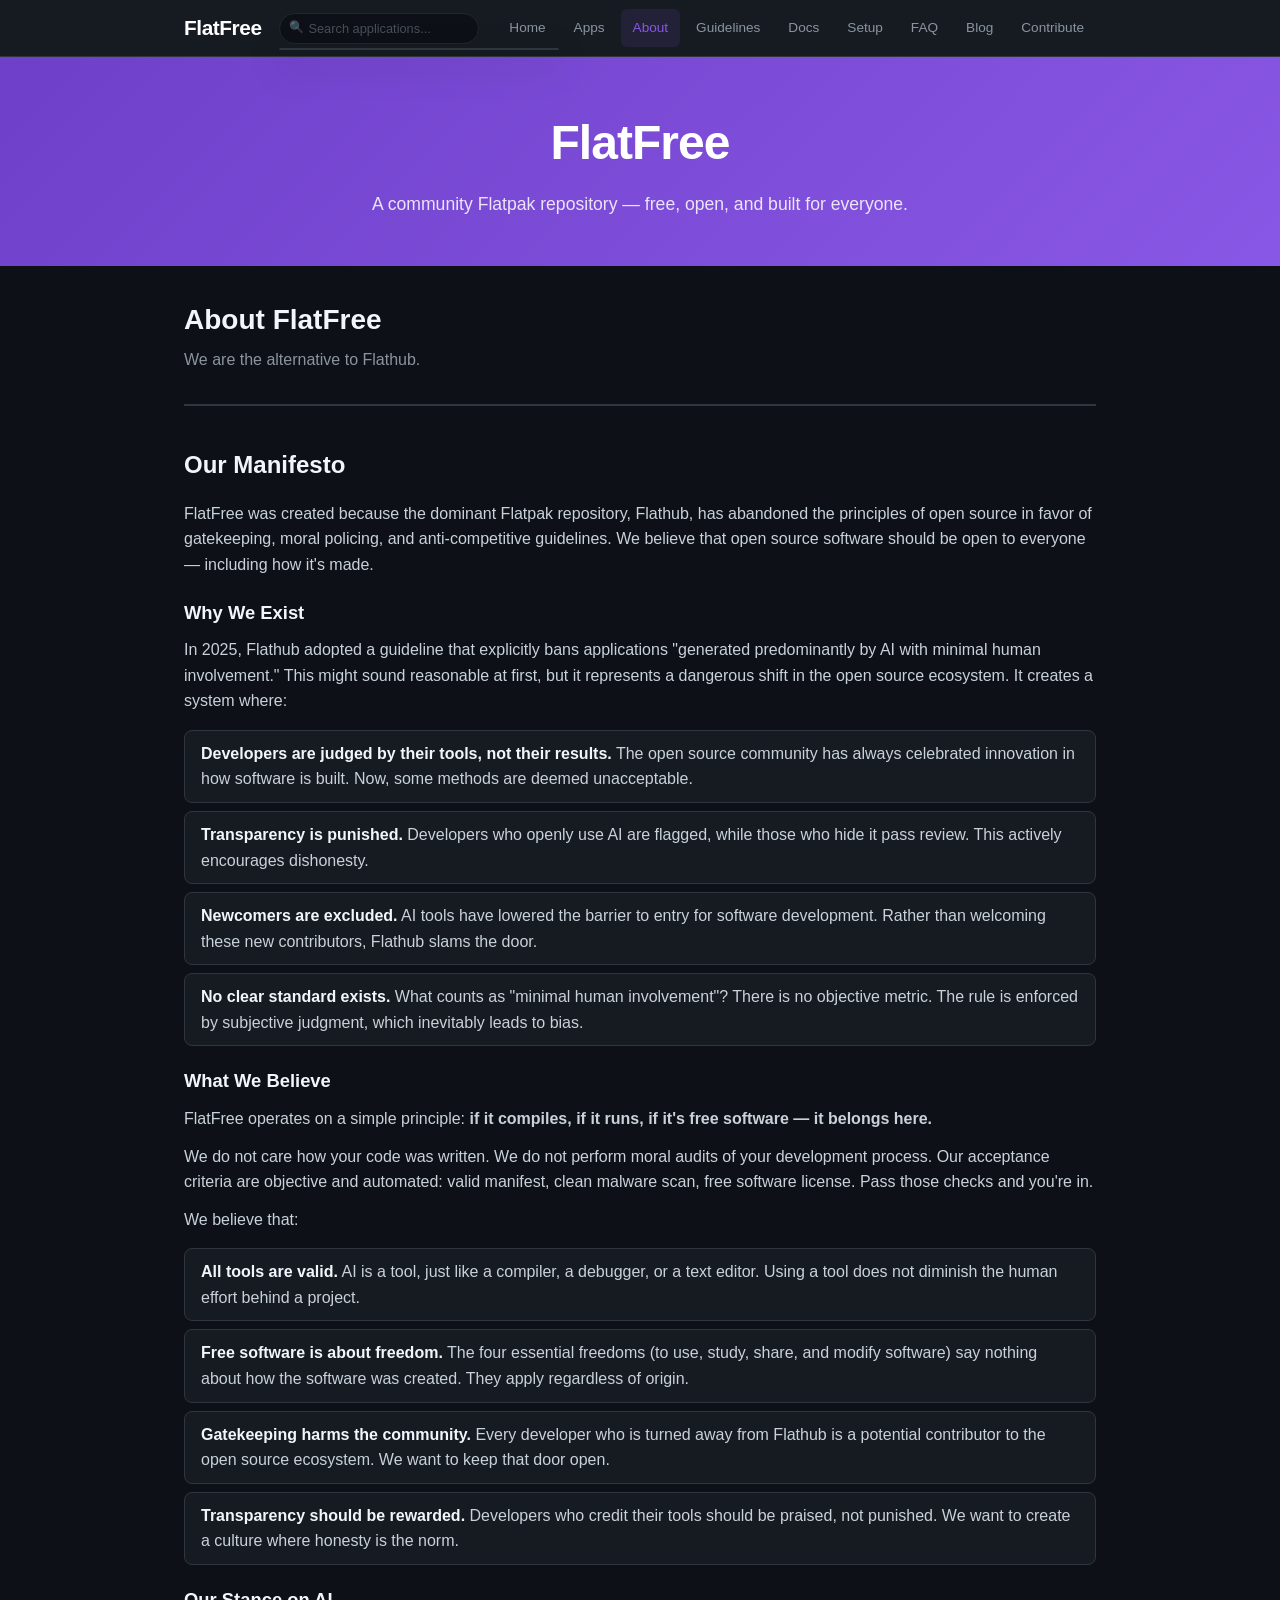
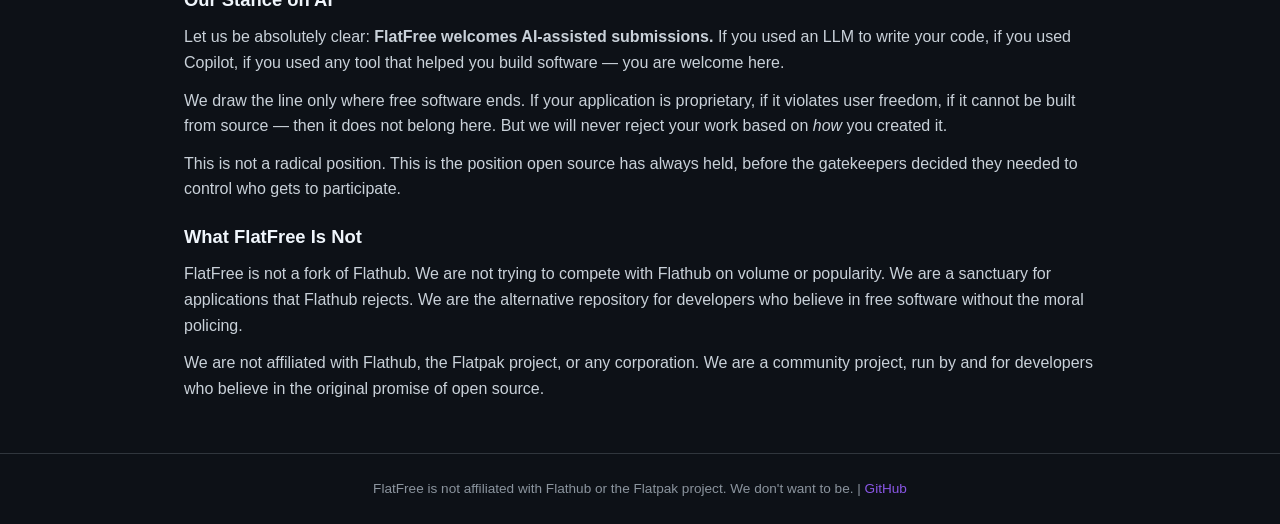
==== commit 3a0054af: "Add docs page, mirror script, update nav Signed-off-by: Natalie Spiva <natalie@acreetionos.org>" ====
--- a/docs/about.html
+++ b/docs/about.html
@@ -18,6 +18,7 @@
         <a href="apps.html">Apps</a>
         <a href="about.html" class="active">About</a>
         <a href="guidelines.html">Guidelines</a>
+        <a href="docs.html">Docs</a>
         <a href="setup.html">Setup</a>
         <a href="faq.html">FAQ</a>
         <a href="blog.html">Blog</a>
--- a/docs/style.css
+++ b/docs/style.css
@@ -1003,3 +1003,54 @@
   overflow: hidden;
   text-overflow: ellipsis;
 }
+
+/* Search did-you-mean */
+.search-did-you-mean {
+  padding: 8px 16px 4px;
+  font-size: 0.8rem;
+  color: #8b949e;
+  font-style: italic;
+}
+
+/* Search submit CTA for no results */
+.search-submit-cta {
+  padding: 16px;
+  border-top: 1px solid #21262d;
+  text-align: center;
+}
+
+.search-submit-cta p {
+  font-size: 0.85rem;
+  color: #8b949e;
+  margin-bottom: 6px;
+}
+
+.search-submit-cta p:last-child {
+  margin-bottom: 0;
+}
+
+.search-cta-link {
+  color: #8957e5;
+  font-weight: 600;
+  text-decoration: none;
+}
+
+.search-cta-link:hover {
+  text-decoration: underline;
+}
+
+.search-thanks {
+  font-size: 0.85rem;
+  color: #6e40c9;
+  margin-top: 4px;
+}
+
+/* Search results footer */
+.search-results-footer {
+  padding: 10px 16px;
+  border-top: 1px solid #21262d;
+  text-align: center;
+  font-size: 0.75rem;
+  color: #484f58;
+  font-style: italic;
+}
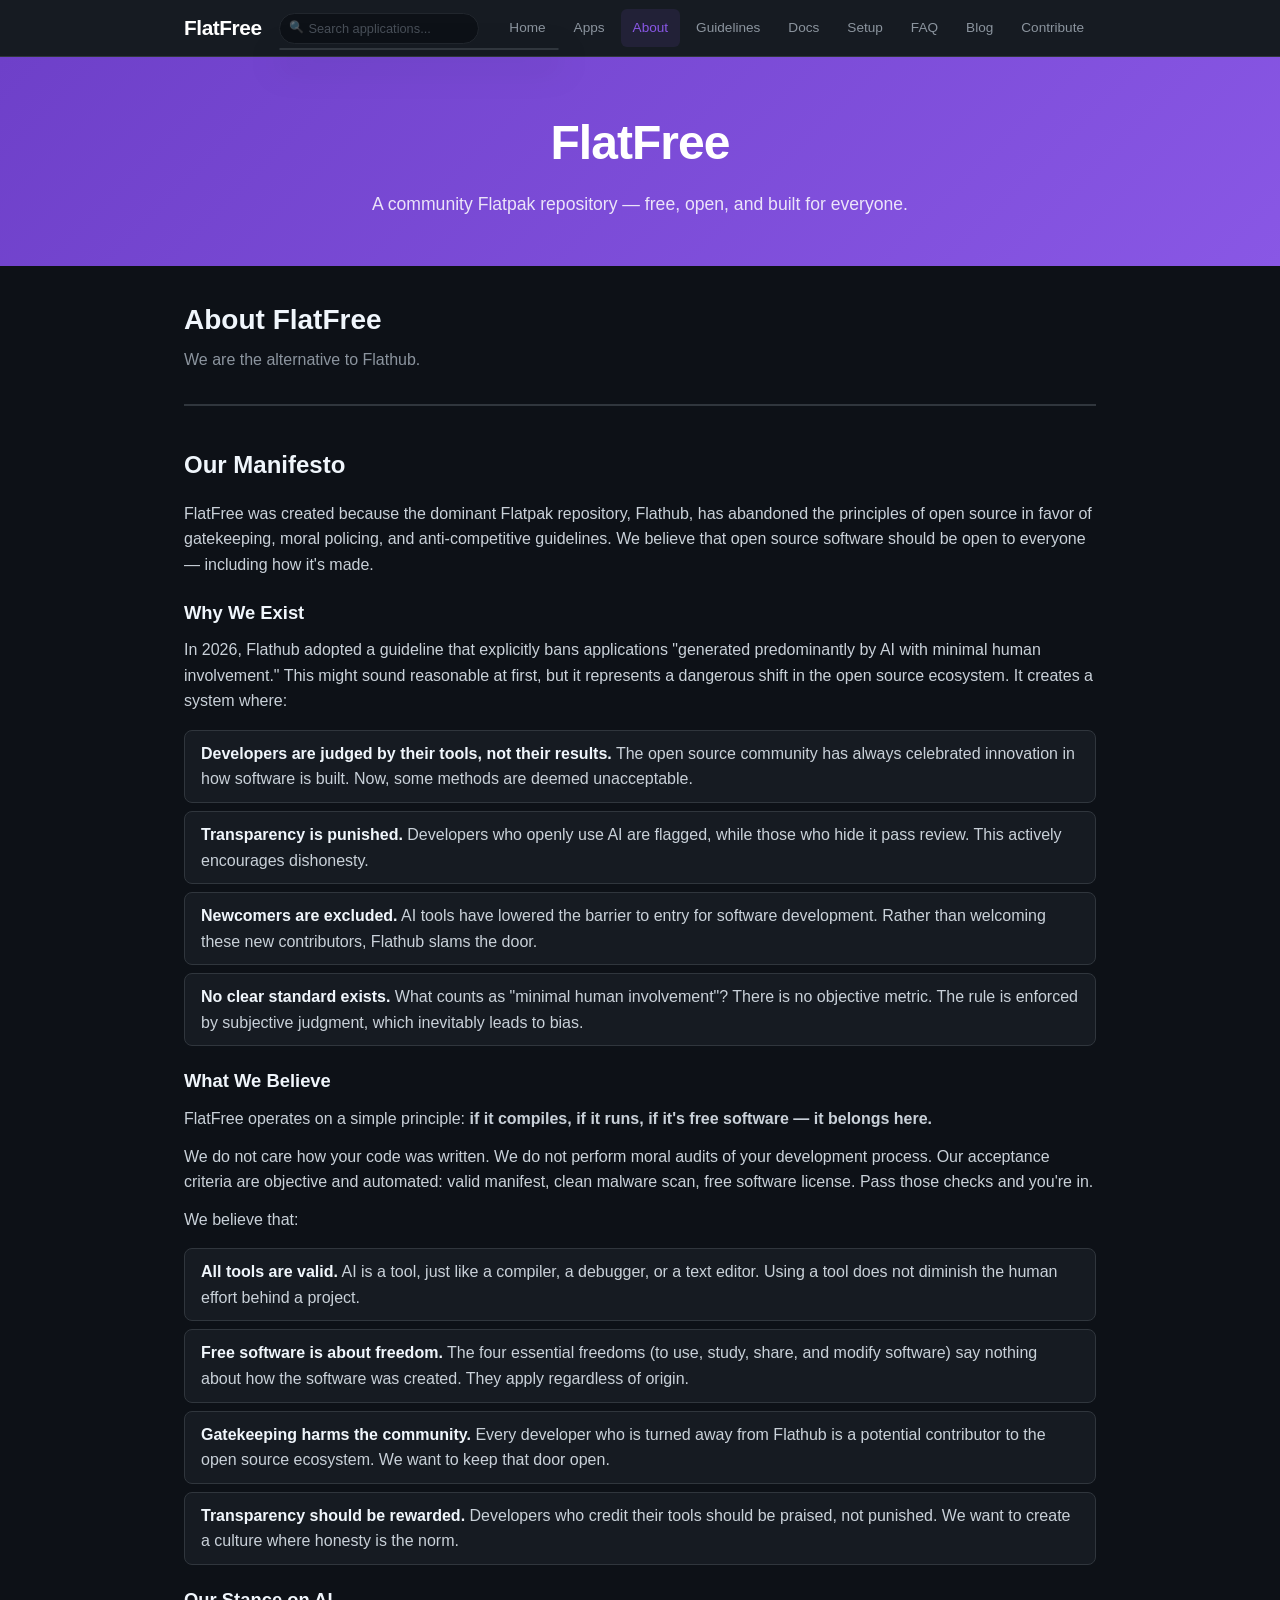
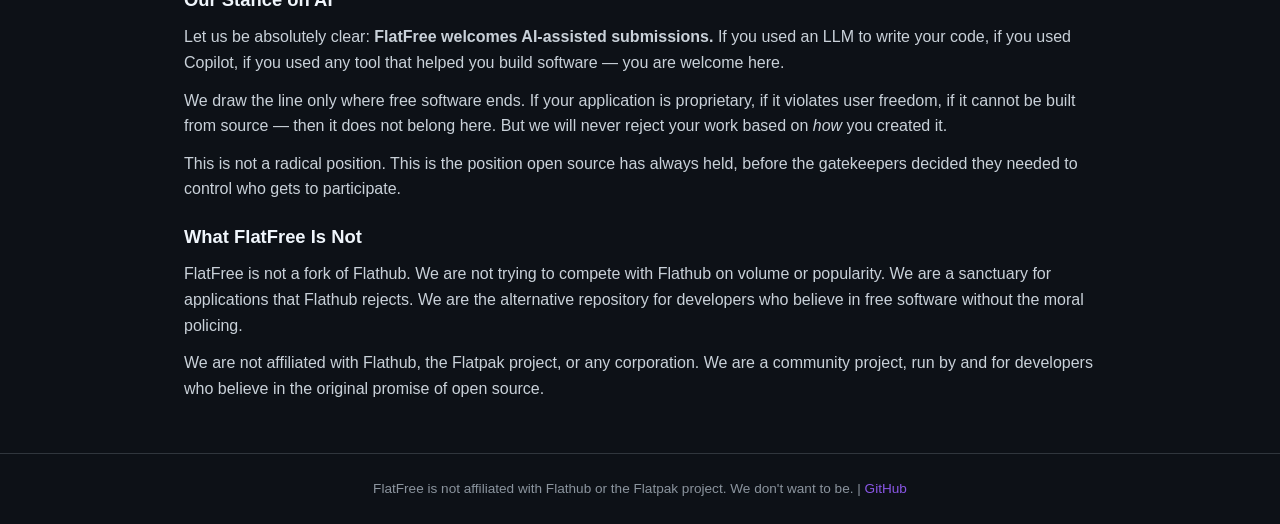
==== commit 3c9ca8e1: "FOSS badges on app cards, update years to 2026 Signed-off-by: Natalie Spiva <natalie@acreetionos.org" ====
--- a/docs/about.html
+++ b/docs/about.html
@@ -45,7 +45,7 @@
       <p>FlatFree was created because the dominant Flatpak repository, Flathub, has abandoned the principles of open source in favor of gatekeeping, moral policing, and anti-competitive guidelines. We believe that open source software should be open to everyone — including how it's made.</p>
 
       <h3>Why We Exist</h3>
-      <p>In 2025, Flathub adopted a guideline that explicitly bans applications "generated predominantly by AI with minimal human involvement." This might sound reasonable at first, but it represents a dangerous shift in the open source ecosystem. It creates a system where:</p>
+      <p>In 2026, Flathub adopted a guideline that explicitly bans applications "generated predominantly by AI with minimal human involvement." This might sound reasonable at first, but it represents a dangerous shift in the open source ecosystem. It creates a system where:</p>
       <ul class="content-list">
         <li><strong>Developers are judged by their tools, not their results.</strong> The open source community has always celebrated innovation in how software is built. Now, some methods are deemed unacceptable.</li>
         <li><strong>Transparency is punished.</strong> Developers who openly use AI are flagged, while those who hide it pass review. This actively encourages dishonesty.</li>
--- a/docs/style.css
+++ b/docs/style.css
@@ -894,6 +894,12 @@
   border: 1px solid rgba(110, 64, 201, 0.3);
 }
 
+.tag-foss {
+  background: rgba(46, 160, 67, 0.15);
+  color: #3fb950;
+  border-color: rgba(46, 160, 67, 0.3);
+}
+
 .tag-orange {
   background: rgba(243, 128, 32, 0.15);
   color: #f38020;
@@ -1054,3 +1060,249 @@
   color: #484f58;
   font-style: italic;
 }
+
+/* ── App Store ── */
+
+.appstore-toolbar {
+  display: flex;
+  align-items: center;
+  gap: 16px;
+  padding: 24px 0 16px;
+  flex-wrap: wrap;
+}
+
+.appstore-search {
+  flex: 1;
+  min-width: 200px;
+}
+
+.appstore-search input {
+  width: 100%;
+  padding: 12px 16px 12px 40px;
+  background: #161b22 url("data:image/svg+xml,%3Csvg xmlns='http://www.w3.org/2000/svg' width='16' height='16' viewBox='0 0 24 24' fill='none' stroke='%238b949e' stroke-width='2'%3E%3Ccircle cx='11' cy='11' r='8'/%3E%3Cpath d='M21 21l-4-4'/%3E%3C/svg%3E") 12px center no-repeat;
+  border: 1px solid #30363d;
+  border-radius: 10px;
+  color: #c9d1d9;
+  font-size: 0.95rem;
+  outline: none;
+  transition: border-color 0.2s, box-shadow 0.2s;
+}
+
+.appstore-search input:focus {
+  border-color: #6e40c9;
+  box-shadow: 0 0 0 3px rgba(110, 64, 201, 0.15);
+  background-color: #1c2128;
+}
+
+.appstore-search input::placeholder {
+  color: #484f58;
+}
+
+.appstore-controls {
+  display: flex;
+  align-items: center;
+  gap: 12px;
+  flex-shrink: 0;
+}
+
+.appstore-count {
+  font-size: 0.85rem;
+  color: #8b949e;
+  white-space: nowrap;
+}
+
+.appstore-view-toggle {
+  display: flex;
+  gap: 2px;
+  background: #161b22;
+  border: 1px solid #30363d;
+  border-radius: 8px;
+  overflow: hidden;
+}
+
+.view-btn {
+  background: transparent;
+  border: none;
+  color: #8b949e;
+  padding: 6px 10px;
+  cursor: pointer;
+  font-size: 1rem;
+  transition: background 0.15s, color 0.15s;
+  line-height: 1;
+}
+
+.view-btn:hover {
+  background: #21262d;
+  color: #c9d1d9;
+}
+
+.view-btn.active {
+  background: #6e40c9;
+  color: #fff;
+}
+
+.appstore-grid {
+  display: grid;
+  grid-template-columns: repeat(auto-fill, minmax(280px, 1fr));
+  gap: 16px;
+  padding: 8px 0 24px;
+}
+
+.appstore-card {
+  display: flex;
+  flex-direction: column;
+  background: #161b22;
+  border: 1px solid #30363d;
+  border-radius: 12px;
+  overflow: hidden;
+  text-decoration: none;
+  color: inherit;
+  transition: border-color 0.2s, transform 0.15s;
+}
+
+.appstore-card:hover {
+  border-color: #6e40c9;
+  transform: translateY(-2px);
+}
+
+.appstore-card-icon {
+  width: 100%;
+  aspect-ratio: 2 / 1;
+  display: flex;
+  align-items: center;
+  justify-content: center;
+  font-size: 2.5rem;
+  font-weight: 800;
+  color: #fff;
+  letter-spacing: -0.02em;
+}
+
+.appstore-card-body {
+  padding: 16px;
+  flex: 1;
+  display: flex;
+  flex-direction: column;
+}
+
+.appstore-card-name {
+  font-size: 1.05rem;
+  font-weight: 700;
+  color: #f0f6fc;
+  margin-bottom: 2px;
+}
+
+.appstore-card-id {
+  font-family: "SF Mono", "Fira Code", monospace;
+  font-size: 0.7rem;
+  color: #8b949e;
+  margin-bottom: 8px;
+  overflow: hidden;
+  text-overflow: ellipsis;
+  white-space: nowrap;
+}
+
+.appstore-card-desc {
+  font-size: 0.85rem;
+  color: #c9d1d9;
+  line-height: 1.4;
+  flex: 1;
+  margin-bottom: 12px;
+}
+
+.appstore-card-meta {
+  display: flex;
+  gap: 6px;
+  flex-wrap: wrap;
+}
+
+.appstore-list {
+  display: flex;
+  flex-direction: column;
+  gap: 8px;
+  padding: 8px 0 24px;
+}
+
+.appstore-list-item {
+  display: flex;
+  gap: 16px;
+  align-items: center;
+  background: #161b22;
+  border: 1px solid #30363d;
+  border-radius: 10px;
+  padding: 16px;
+  text-decoration: none;
+  color: inherit;
+  transition: border-color 0.2s;
+}
+
+.appstore-list-item:hover {
+  border-color: #6e40c9;
+}
+
+.appstore-list-icon {
+  width: 48px;
+  height: 48px;
+  border-radius: 10px;
+  display: flex;
+  align-items: center;
+  justify-content: center;
+  font-weight: 800;
+  color: #fff;
+  font-size: 1rem;
+  flex-shrink: 0;
+}
+
+.appstore-list-body {
+  flex: 1;
+  min-width: 0;
+}
+
+.appstore-list-name {
+  font-weight: 600;
+  color: #f0f6fc;
+  font-size: 0.95rem;
+}
+
+.appstore-list-id {
+  font-family: "SF Mono", "Fira Code", monospace;
+  font-size: 0.75rem;
+  color: #8b949e;
+}
+
+.appstore-list-desc {
+  font-size: 0.85rem;
+  color: #8b949e;
+  white-space: nowrap;
+  overflow: hidden;
+  text-overflow: ellipsis;
+}
+
+.appstore-list-meta {
+  flex-shrink: 0;
+}
+
+.appstore-empty {
+  text-align: center;
+  padding: 80px 24px;
+  color: #8b949e;
+}
+
+.appstore-empty .empty-icon {
+  font-size: 3rem;
+  margin-bottom: 16px;
+}
+
+.appstore-empty h3 {
+  font-size: 1.3rem;
+  color: #f0f6fc;
+  margin-bottom: 8px;
+}
+
+.appstore-empty p {
+  margin-bottom: 8px;
+}
+
+.appstore-footer {
+  border-top: 1px solid #21262d;
+  margin-top: 8px;
+}
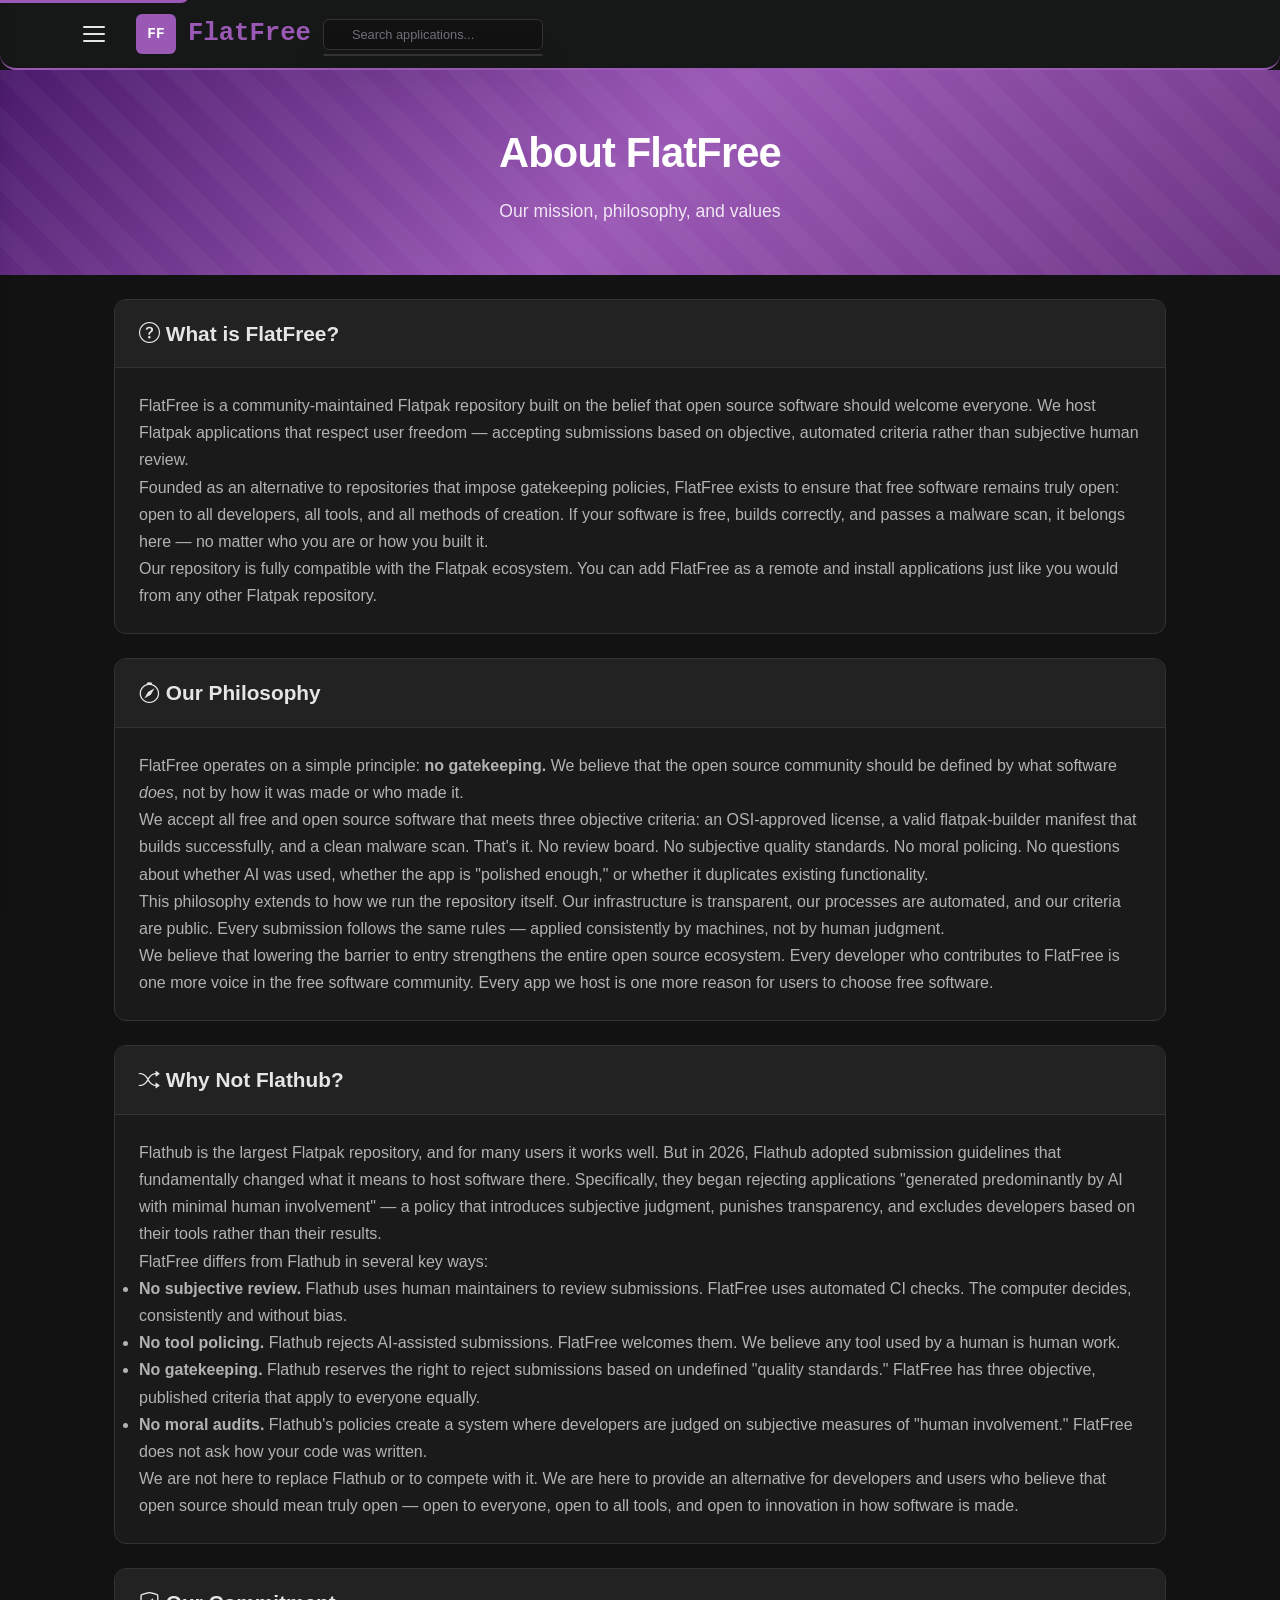
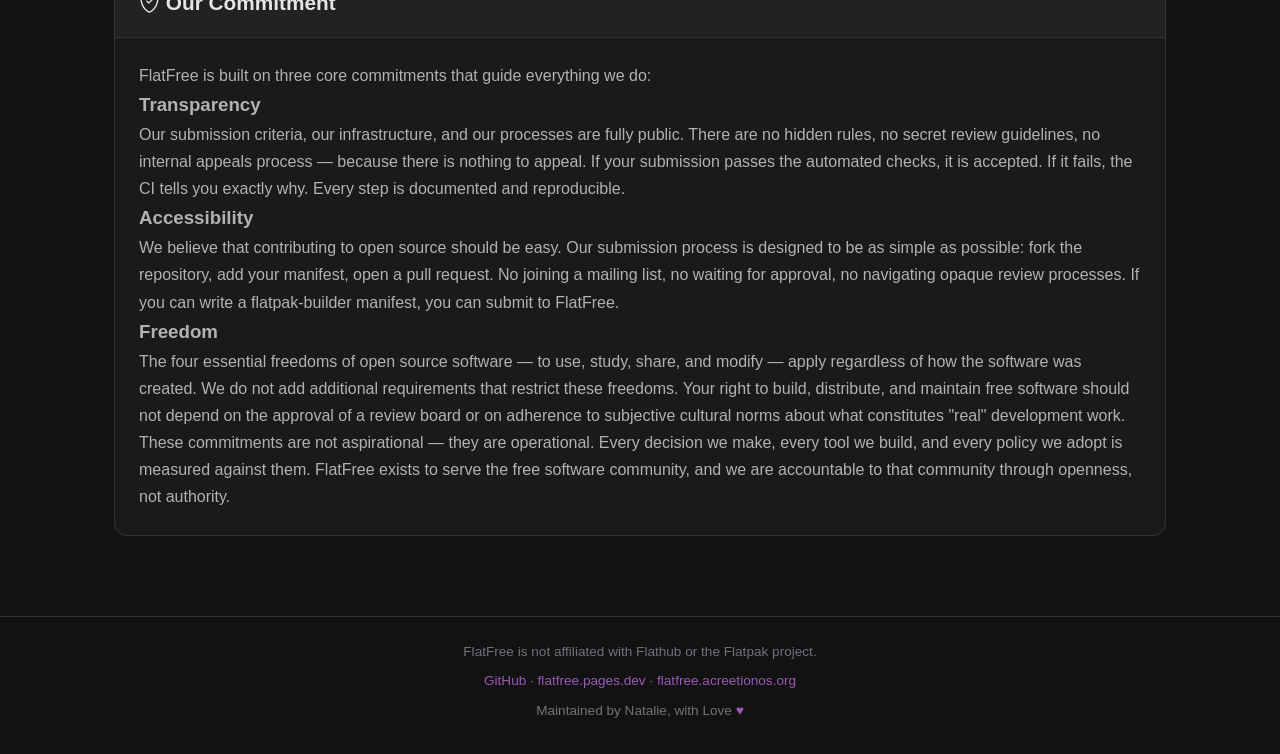
==== commit 1a69a086: "Relaunch FlatFree with AcreetionOS-inspired purple theme, hamburger menu sidebar, and working search" ====
--- a/docs/about.html
+++ b/docs/about.html
@@ -4,81 +4,128 @@
   <meta charset="UTF-8">
   <meta name="viewport" content="width=device-width, initial-scale=1.0">
   <title>FlatFree — About</title>
+  <meta name="description" content="Learn about FlatFree — our mission, philosophy, and values as a community Flatpak repository built on openness and freedom.">
+  <link rel="icon" type="image/svg+xml" href="data:image/svg+xml,<svg xmlns='http://www.w3.org/2000/svg' viewBox='0 0 100 100'><text y='.9em' font-size='90'>💜</text></svg>">
   <link rel="stylesheet" href="style.css">
+  <link rel="stylesheet" href="https://cdn.jsdelivr.net/npm/bootstrap-icons@1.11.3/font/bootstrap-icons.min.css">
   <script src="search.js" defer></script>
 </head>
 <body>
-  <nav class="navbar">
-    <div class="container">
-      <a href="index.html" class="nav-brand">FlatFree</a>
-      <button class="nav-toggle" onclick="document.querySelector('.nav-links').classList.toggle('open')" aria-label="Toggle navigation">☰</button>
-      <div class="nav-search"><input type="text" class="nav-search-input" placeholder="Search apps..." id="navSearch"></div>
-      <div class="nav-links">
-        <a href="index.html">Home</a>
-        <a href="apps.html">Apps</a>
-        <a href="about.html" class="active">About</a>
-        <a href="guidelines.html">Guidelines</a>
-        <a href="docs.html">Docs</a>
-        <a href="setup.html">Setup</a>
-        <a href="faq.html">FAQ</a>
-        <a href="blog.html">Blog</a>
-        <a href="contribute.html">Contribute</a>
+  <a href="#main-content" class="skip-link">Skip to main content</a>
+  <div id="page-wrap">
+    <div id="page-scale">
+      <header class="page-header">
+        <div class="header-content">
+          <a href="index.html" class="logo">
+            <div class="logo-img">FF</div>
+            <span class="logo-text">Flat<span>Free</span></span>
+          </a>
+          <div class="nav-search"><input type="text" class="nav-search-input" placeholder="Search apps..." id="navSearch"></div>
+        </div>
+      </header>
+      <div class="hero-header">
+        <h1>About FlatFree</h1>
+        <p class="subtitle">Our mission, philosophy, and values</p>
       </div>
+      <div class="page-wrapper">
+        <main id="main-content" class="content-feed">
+
+          <article class="content-box">
+            <div class="box-header">
+              <h1><i class="bi bi-question-circle"></i> What is FlatFree?</h1>
+            </div>
+            <div class="box-body">
+              <p>FlatFree is a community-maintained Flatpak repository built on the belief that open source software should welcome everyone. We host Flatpak applications that respect user freedom — accepting submissions based on objective, automated criteria rather than subjective human review.</p>
+              <p>Founded as an alternative to repositories that impose gatekeeping policies, FlatFree exists to ensure that free software remains truly open: open to all developers, all tools, and all methods of creation. If your software is free, builds correctly, and passes a malware scan, it belongs here — no matter who you are or how you built it.</p>
+              <p>Our repository is fully compatible with the Flatpak ecosystem. You can add FlatFree as a remote and install applications just like you would from any other Flatpak repository.</p>
+            </div>
+          </article>
+
+          <article class="content-box">
+            <div class="box-header">
+              <h2><i class="bi bi-compass"></i> Our Philosophy</h2>
+            </div>
+            <div class="box-body">
+              <p>FlatFree operates on a simple principle: <strong>no gatekeeping.</strong> We believe that the open source community should be defined by what software <em>does</em>, not by how it was made or who made it.</p>
+              <p>We accept all free and open source software that meets three objective criteria: an OSI-approved license, a valid flatpak-builder manifest that builds successfully, and a clean malware scan. That's it. No review board. No subjective quality standards. No moral policing. No questions about whether AI was used, whether the app is "polished enough," or whether it duplicates existing functionality.</p>
+              <p>This philosophy extends to how we run the repository itself. Our infrastructure is transparent, our processes are automated, and our criteria are public. Every submission follows the same rules — applied consistently by machines, not by human judgment.</p>
+              <p>We believe that lowering the barrier to entry strengthens the entire open source ecosystem. Every developer who contributes to FlatFree is one more voice in the free software community. Every app we host is one more reason for users to choose free software.</p>
+            </div>
+          </article>
+
+          <article class="content-box">
+            <div class="box-header">
+              <h2><i class="bi bi-shuffle"></i> Why Not Flathub?</h2>
+            </div>
+            <div class="box-body">
+              <p>Flathub is the largest Flatpak repository, and for many users it works well. But in 2026, Flathub adopted submission guidelines that fundamentally changed what it means to host software there. Specifically, they began rejecting applications "generated predominantly by AI with minimal human involvement" — a policy that introduces subjective judgment, punishes transparency, and excludes developers based on their tools rather than their results.</p>
+              <p>FlatFree differs from Flathub in several key ways:</p>
+              <ul>
+                <li><strong>No subjective review.</strong> Flathub uses human maintainers to review submissions. FlatFree uses automated CI checks. The computer decides, consistently and without bias.</li>
+                <li><strong>No tool policing.</strong> Flathub rejects AI-assisted submissions. FlatFree welcomes them. We believe any tool used by a human is human work.</li>
+                <li><strong>No gatekeeping.</strong> Flathub reserves the right to reject submissions based on undefined "quality standards." FlatFree has three objective, published criteria that apply to everyone equally.</li>
+                <li><strong>No moral audits.</strong> Flathub's policies create a system where developers are judged on subjective measures of "human involvement." FlatFree does not ask how your code was written.</li>
+              </ul>
+              <p>We are not here to replace Flathub or to compete with it. We are here to provide an alternative for developers and users who believe that open source should mean truly open — open to everyone, open to all tools, and open to innovation in how software is made.</p>
+            </div>
+          </article>
+
+          <article class="content-box">
+            <div class="box-header">
+              <h2><i class="bi bi-shield-check"></i> Our Commitment</h2>
+            </div>
+            <div class="box-body">
+              <p>FlatFree is built on three core commitments that guide everything we do:</p>
+              <h3>Transparency</h3>
+              <p>Our submission criteria, our infrastructure, and our processes are fully public. There are no hidden rules, no secret review guidelines, no internal appeals process — because there is nothing to appeal. If your submission passes the automated checks, it is accepted. If it fails, the CI tells you exactly why. Every step is documented and reproducible.</p>
+              <h3>Accessibility</h3>
+              <p>We believe that contributing to open source should be easy. Our submission process is designed to be as simple as possible: fork the repository, add your manifest, open a pull request. No joining a mailing list, no waiting for approval, no navigating opaque review processes. If you can write a flatpak-builder manifest, you can submit to FlatFree.</p>
+              <h3>Freedom</h3>
+              <p>The four essential freedoms of open source software — to use, study, share, and modify — apply regardless of how the software was created. We do not add additional requirements that restrict these freedoms. Your right to build, distribute, and maintain free software should not depend on the approval of a review board or on adherence to subjective cultural norms about what constitutes "real" development work.</p>
+              <p>These commitments are not aspirational — they are operational. Every decision we make, every tool we build, and every policy we adopt is measured against them. FlatFree exists to serve the free software community, and we are accountable to that community through openness, not authority.</p>
+            </div>
+          </article>
+
+        </main>
+      </div>
+      <footer class="page-footer">
+        <p>FlatFree is not affiliated with Flathub or the Flatpak project.</p>
+        <p><a href="https://github.com/spivanatalie64/FlatFree">GitHub</a> &middot; <a href="https://flatfree.pages.dev">flatfree.pages.dev</a> &middot; <a href="https://flatfree.acreetionos.org">flatfree.acreetionos.org</a></p>
+        <p>Maintained by Natalie, with Love <span class="footer-love">&hearts;</span></p>
+      </footer>
     </div>
-  </nav>
-
-  <header>
-    <div class="container">
-      <h1>FlatFree</h1>
-      <p class="subtitle">A community Flatpak repository — free, open, and built for everyone.</p>
-    </div>
-  </header>
-
-  <main class="container">
-    <div class="page-header">
-      <h2>About FlatFree</h2>
-      <p>We are the alternative to Flathub.</p>
-    </div>
-
-    <div class="content-section">
-      <h2>Our Manifesto</h2>
-      <p>FlatFree was created because the dominant Flatpak repository, Flathub, has abandoned the principles of open source in favor of gatekeeping, moral policing, and anti-competitive guidelines. We believe that open source software should be open to everyone — including how it's made.</p>
-
-      <h3>Why We Exist</h3>
-      <p>In 2026, Flathub adopted a guideline that explicitly bans applications "generated predominantly by AI with minimal human involvement." This might sound reasonable at first, but it represents a dangerous shift in the open source ecosystem. It creates a system where:</p>
-      <ul class="content-list">
-        <li><strong>Developers are judged by their tools, not their results.</strong> The open source community has always celebrated innovation in how software is built. Now, some methods are deemed unacceptable.</li>
-        <li><strong>Transparency is punished.</strong> Developers who openly use AI are flagged, while those who hide it pass review. This actively encourages dishonesty.</li>
-        <li><strong>Newcomers are excluded.</strong> AI tools have lowered the barrier to entry for software development. Rather than welcoming these new contributors, Flathub slams the door.</li>
-        <li><strong>No clear standard exists.</strong> What counts as "minimal human involvement"? There is no objective metric. The rule is enforced by subjective judgment, which inevitably leads to bias.</li>
-      </ul>
-
-      <h3>What We Believe</h3>
-      <p>FlatFree operates on a simple principle: <strong>if it compiles, if it runs, if it's free software — it belongs here.</strong></p>
-      <p>We do not care how your code was written. We do not perform moral audits of your development process. Our acceptance criteria are objective and automated: valid manifest, clean malware scan, free software license. Pass those checks and you're in.</p>
-      <p>We believe that:</p>
-      <ul class="content-list">
-        <li><strong>All tools are valid.</strong> AI is a tool, just like a compiler, a debugger, or a text editor. Using a tool does not diminish the human effort behind a project.</li>
-        <li><strong>Free software is about freedom.</strong> The four essential freedoms (to use, study, share, and modify software) say nothing about how the software was created. They apply regardless of origin.</li>
-        <li><strong>Gatekeeping harms the community.</strong> Every developer who is turned away from Flathub is a potential contributor to the open source ecosystem. We want to keep that door open.</li>
-        <li><strong>Transparency should be rewarded.</strong> Developers who credit their tools should be praised, not punished. We want to create a culture where honesty is the norm.</li>
-      </ul>
-
-      <h3>Our Stance on AI</h3>
-      <p>Let us be absolutely clear: <strong>FlatFree welcomes AI-assisted submissions.</strong> If you used an LLM to write your code, if you used Copilot, if you used any tool that helped you build software — you are welcome here.</p>
-      <p>We draw the line only where free software ends. If your application is proprietary, if it violates user freedom, if it cannot be built from source — then it does not belong here. But we will never reject your work based on <em>how</em> you created it.</p>
-      <p>This is not a radical position. This is the position open source has always held, before the gatekeepers decided they needed to control who gets to participate.</p>
-
-      <h3>What FlatFree Is Not</h3>
-      <p>FlatFree is not a fork of Flathub. We are not trying to compete with Flathub on volume or popularity. We are a sanctuary for applications that Flathub rejects. We are the alternative repository for developers who believe in free software without the moral policing.</p>
-      <p>We are not affiliated with Flathub, the Flatpak project, or any corporation. We are a community project, run by and for developers who believe in the original promise of open source.</p>
-    </div>
-  </main>
-
-  <footer>
-    <div class="container">
-      <p>FlatFree is not affiliated with Flathub or the Flatpak project. We don't want to be. | <a href="https://github.com/spivanatalie64/FlatFree">GitHub</a></p>
-    </div>
-  </footer>
+  </div>
+  <script>
+  (function(){'use strict';try{
+    var isOpen=false,sidebar,overlay,hamburger;
+    function init(){
+      var header=document.querySelector('.header-content');
+      if(!header||document.getElementById('hamburger'))return;
+      hamburger=document.createElement('button');
+      hamburger.id='hamburger';
+      hamburger.setAttribute('aria-label','Menu');
+      hamburger.setAttribute('aria-expanded','false');
+      hamburger.innerHTML='<span></span><span></span><span></span>';
+      hamburger.addEventListener('click',function(e){e.preventDefault();toggle();});
+      header.appendChild(hamburger);
+      overlay=document.createElement('div');
+      overlay.id='sidebar-overlay';
+      overlay.addEventListener('click',close);
+      document.body.appendChild(overlay);
+      sidebar=document.createElement('div');
+      sidebar.id='sidebar';
+      sidebar.setAttribute('role','dialog');
+      sidebar.setAttribute('aria-label','Site navigation');
+      sidebar.innerHTML='<div class="sidebar-body"><ul><li><a href="index.html"><i class="bi bi-house"></i> Home</a></li><li><a href="apps.html"><i class="bi bi-grid"></i> Apps</a></li><li><a href="about.html"><i class="bi bi-info-circle"></i> About</a></li><li><a href="guidelines.html"><i class="bi bi-file-text"></i> Guidelines</a></li><li><a href="docs.html"><i class="bi bi-book"></i> Docs</a></li><li><a href="setup.html"><i class="bi bi-gear"></i> Setup</a></li><li><a href="faq.html"><i class="bi bi-question-circle"></i> FAQ</a></li><li><a href="blog.html"><i class="bi bi-pencil-square"></i> Blog</a></li><li><a href="contribute.html"><i class="bi bi-heart"></i> Contribute</a></li></ul></div><div class="sidebar-footer"><a href="https://github.com/spivanatalie64/FlatFree" target="_blank"><i class="bi bi-github"></i> GitHub</a><a href="https://flatfree.pages.dev" target="_blank"><i class="bi bi-globe2"></i> Visit</a></div>';
+      document.body.appendChild(sidebar);
+    }
+    function toggle(){if(isOpen){close();}else{open();}}
+    function open(){isOpen=true;document.body.classList.add('sidebar-open');if(hamburger){hamburger.classList.add('active');hamburger.setAttribute('aria-expanded','true');}if(sidebar){sidebar.classList.add('open');}}
+    function close(){isOpen=false;document.body.classList.remove('sidebar-open');if(hamburger){hamburger.classList.remove('active');hamburger.setAttribute('aria-expanded','false');}if(sidebar){sidebar.classList.remove('open');}}
+    document.addEventListener('keydown',function(e){if(e.key==='Escape'&&isOpen)close();});
+    window.addEventListener('pageshow',function(){document.body.classList.remove('sidebar-open');});
+    if(document.readyState==='loading'){document.addEventListener('DOMContentLoaded',init);}else{init();}
+  }catch(e){console.error('Sidebar init error:',e);}})();
+  </script>
 </body>
 </html>
--- a/docs/style.css
+++ b/docs/style.css
@@ -1,1308 +1,941 @@
-* {
-  margin: 0;
-  padding: 0;
-  box-sizing: border-box;
-}
+:root {
+  --acreetion-purple: #9b59b6;
+  --acreetion-purple-hover: #b07cc6;
+  --acreetion-purple-dim: rgba(155, 89, 182, 0.1);
+  --acreetion-purple-border: rgba(155, 89, 182, 0.25);
+  --acreetion-body-bg: #121212;
+  --acreetion-panel-bg: #1a1a1a;
+  --acreetion-box-bg: #222;
+  --acreetion-box-border: #333;
+  --acreetion-text-bright: #e5e5e5;
+  --acreetion-text: #b2b2b2;
+  --acreetion-text-muted: #71717a;
+  --acreetion-code-bg: rgba(155, 89, 182, 0.1);
+  --font-sans: -apple-system, BlinkMacSystemFont, 'Segoe UI', Roboto, Oxygen, Ubuntu, sans-serif;
+  --font-mono: 'SF Mono', 'Fira Code', 'Cascadia Code', monospace;
+}
+
+* { margin: 0; padding: 0; box-sizing: border-box; }
+
+html { overflow-x: hidden; }
 
 body {
-  font-family: -apple-system, BlinkMacSystemFont, "Segoe UI", Roboto, "Helvetica Neue", Arial, sans-serif;
-  background: #0d1117;
-  color: #c9d1d9;
-  line-height: 1.6;
-}
-
-.container {
-  max-width: 960px;
+  font-family: var(--font-sans);
+  background: var(--acreetion-body-bg);
+  color: var(--acreetion-text);
+  line-height: 1.7;
+  overflow-x: hidden;
+  max-width: 100vw;
+}
+
+/* ========== SKIP LINK ========== */
+.skip-link {
+  position: absolute; top: -40px; left: 0;
+  background: var(--acreetion-purple); color: #000;
+  padding: 8px 16px; text-decoration: none; font-weight: 700;
+  z-index: 10000; transition: top .3s; border-radius: 0 0 8px 0;
+}
+.skip-link:focus { top: 0; }
+
+/* ========== HEADER (AcreetionOS style) ========== */
+.page-header {
+  background: rgba(24,26,27,0.85);
+  backdrop-filter: blur(12px);
+  -webkit-backdrop-filter: blur(12px);
+  border-bottom: 2px solid var(--acreetion-purple);
+  border-radius: 0 0 16px 16px;
+  position: sticky;
+  top: 0;
+  z-index: 1000;
+}
+
+.header-content {
+  display: flex;
+  align-items: center;
+  gap: .75rem;
+  max-width: 1200px;
+  margin: 0 auto;
+  padding: 0.5rem 1rem;
+}
+
+.logo {
+  display: flex;
+  align-items: center;
+  gap: .75rem;
+  font-family: var(--font-mono);
+  font-size: 1.3rem;
+  font-weight: 700;
+  color: var(--acreetion-text-bright);
+  text-decoration: none;
+  flex-shrink: 0;
+}
+
+.logo span { color: var(--acreetion-purple); }
+
+.logo-img {
+  width: 32px;
+  height: 32px;
+  border-radius: 6px;
+  background: var(--acreetion-purple);
+  display: flex;
+  align-items: center;
+  justify-content: center;
+  color: #fff;
+  font-weight: 800;
+  font-size: 0.9rem;
+  flex-shrink: 0;
+}
+
+.main-nav { display: none; }
+
+/* ========== HAMBURGER ========== */
+#hamburger {
+  display: flex;
+  flex-direction: column;
+  justify-content: center;
+  align-items: center;
+  gap: 5px;
+  background: none;
+  border: none;
+  cursor: pointer;
+  min-width: 44px;
+  min-height: 44px;
+  width: 36px;
+  height: 36px;
+  padding: 4px;
+  margin-right: .5rem;
+  position: relative;
+  z-index: 1001;
+  flex-shrink: 0;
+  order: -1;
+}
+
+#hamburger span {
+  display: block;
+  width: 22px;
+  height: 2px;
+  background: var(--acreetion-text-bright);
+  border-radius: 2px;
+  transition: all .25s ease;
+  transform-origin: center;
+}
+
+/* ========== SIDEBAR ========== */
+#sidebar-overlay { display: none; }
+
+#sidebar {
+  position: fixed;
+  top: 0;
+  left: -320px;
+  width: 300px;
+  height: 100%;
+  background: var(--acreetion-body-bg);
+  border-right: 1px solid var(--acreetion-box-border);
+  z-index: 9999;
+  overflow-y: auto;
+  transition: left .3s cubic-bezier(.22,1,.36,1);
+  box-shadow: 4px 0 24px rgba(0,0,0,.4);
+}
+
+#sidebar.open { left: 0; }
+
+#page-wrap {
+  transition: margin-left .3s cubic-bezier(.22,1,.36,1);
+  width: 100%;
+  min-width: 0;
+  background: var(--acreetion-body-bg);
+  overflow-wrap: break-word;
+}
+
+body.sidebar-open #page-wrap {
+  margin-left: 300px;
+  max-width: calc(100vw - 300px);
+}
+
+body.sidebar-open { overflow-x: hidden; }
+
+.sidebar-body { padding: .5rem 0; }
+.sidebar-body ul { list-style: none; padding: 0; margin: 0; }
+
+.sidebar-body ul li a {
+  display: flex; align-items: center; gap: .5rem;
+  padding: .8rem 1.2rem;
+  color: var(--acreetion-text);
+  text-decoration: none;
+  font-size: .95rem;
+  transition: all .15s;
+  border-left: 3px solid transparent;
+  border-bottom: 1px solid var(--acreetion-box-border);
+}
+
+.sidebar-body ul li a:hover {
+  background: var(--acreetion-panel-bg);
+  color: var(--acreetion-purple);
+  border-left-color: var(--acreetion-purple);
+}
+
+.sidebar-section-title {
+  padding: .75rem 1.2rem .25rem;
+  font-size: .75rem;
+  font-weight: 700;
+  text-transform: uppercase;
+  letter-spacing: .08em;
+  color: var(--acreetion-purple);
+  border-top: 1px solid var(--acreetion-box-border);
+  margin-top: .5rem;
+}
+
+.sidebar-external { padding: .25rem 1.2rem .5rem; }
+
+.sidebar-external-btn {
+  display: flex; align-items: center; gap: .5rem;
+  padding: .6rem 1rem;
+  border-radius: 8px;
+  background: var(--acreetion-purple-dim);
+  border: 1px solid var(--acreetion-purple-border);
+  color: var(--acreetion-purple);
+  text-decoration: none;
+  font-size: .85rem;
+  font-weight: 600;
+  transition: all .2s;
+}
+
+.sidebar-external-btn:hover {
+  background: rgba(155,89,182,0.2);
+  border-color: var(--acreetion-purple);
+  transform: translateY(-1px);
+}
+
+.sidebar-authors {
+  padding: .25rem 1.2rem .5rem;
+  display: flex; flex-direction: column; gap: 4px;
+}
+
+.sidebar-author-link {
+  display: flex; align-items: center; gap: .5rem;
+  padding: .5rem .75rem; border-radius: 6px;
+  color: var(--acreetion-text); text-decoration: none;
+  font-size: .85rem; transition: all .15s;
+}
+
+.sidebar-author-link:hover {
+  background: var(--acreetion-panel-bg);
+  color: var(--acreetion-purple);
+}
+
+.sidebar-author-avatar {
+  width: 22px; height: 22px;
+  border-radius: 50%; object-fit: cover;
+}
+
+.sidebar-footer {
+  display: flex; gap: .5rem;
+  padding: .75rem 1rem;
+  border-top: 1px solid var(--acreetion-box-border);
+}
+
+.sidebar-footer a {
+  flex: 1; text-align: center;
+  padding: .5rem; border-radius: 8px;
+  font-size: .85rem; font-weight: 600; text-decoration: none;
+}
+
+.sidebar-footer a:first-child {
+  background: var(--acreetion-purple); color: #000;
+}
+
+.sidebar-footer a:last-child {
+  border: 1px solid var(--acreetion-box-border);
+  color: var(--acreetion-text);
+}
+
+.sidebar-footer a:last-child:hover {
+  background: var(--acreetion-panel-bg);
+}
+
+/* ========== SEARCH STRIP ========== */
+.search-strip {
+  background: var(--acreetion-panel-bg);
+  border-bottom: 1px solid var(--acreetion-box-border);
+  padding: 0.5rem 1rem;
+}
+
+.search-container {
+  max-width: 600px;
+  margin: 0 auto;
+  position: relative;
+}
+
+.search-form {
+  display: flex;
+  align-items: center;
+  gap: 8px;
+}
+
+.search-input {
+  flex: 1;
+  padding: 10px 16px;
+  background: var(--acreetion-box-bg);
+  border: 1px solid var(--acreetion-box-border);
+  border-radius: 8px;
+  color: var(--acreetion-text);
+  font-size: 0.9rem;
+  outline: none;
+  transition: border-color 0.15s;
+}
+
+.search-input::placeholder { color: var(--acreetion-text-muted); }
+.search-input:focus { border-color: var(--acreetion-purple); background: var(--acreetion-panel-bg); }
+
+.search-btn {
+  padding: 10px 20px;
+  background: var(--acreetion-purple);
+  color: #000;
+  border: none;
+  border-radius: 8px;
+  font-size: 0.85rem;
+  font-weight: 600;
+  cursor: pointer;
+  transition: background 0.15s;
+  white-space: nowrap;
+}
+
+.search-btn:hover { background: var(--acreetion-purple-hover); }
+
+/* ========== HERO HEADER ========== */
+.hero-header {
+  background: linear-gradient(135deg, #4a1a6b 0%, #9b59b6 50%, #6c3483 100%);
+  padding: 48px 24px;
+  text-align: center;
+  position: relative;
+  overflow: hidden;
+}
+
+.hero-header::before {
+  content: '';
+  position: absolute;
+  inset: 0;
+  background: repeating-linear-gradient(
+    45deg,
+    transparent,
+    transparent 20px,
+    rgba(255,255,255,0.03) 20px,
+    rgba(255,255,255,0.03) 40px
+  );
+  pointer-events: none;
+}
+
+.hero-header h1 {
+  font-size: 2.6rem;
+  font-weight: 800;
+  color: #fff;
+  letter-spacing: -0.02em;
+  position: relative;
+}
+
+.hero-header .subtitle {
+  font-size: 1.1rem;
+  color: rgba(255,255,255,0.85);
+  margin-top: 8px;
+  position: relative;
+  max-width: 600px;
+  margin-left: auto;
+  margin-right: auto;
+}
+
+/* ========== PAGE WRAPPER ========== */
+.page-wrapper {
+  max-width: 1100px;
   margin: 0 auto;
   padding: 0 24px;
 }
 
-/* Navbar */
-.navbar {
-  background: #161b22;
-  border-bottom: 1px solid #30363d;
-  padding: 0;
-  position: sticky;
-  top: 0;
-  z-index: 100;
-}
-
-.navbar .container {
+.content-feed {
+  padding: 24px 0;
+}
+
+/* ========== CONTENT BOX ========== */
+.content-box {
+  background: var(--acreetion-panel-bg);
+  border: 1px solid var(--acreetion-box-border);
+  border-radius: 12px;
+  margin-bottom: 24px;
+  overflow: hidden;
+}
+
+.box-header {
+  padding: 16px 24px;
+  border-bottom: 1px solid var(--acreetion-box-border);
+  background: var(--acreetion-box-bg);
+}
+
+.box-header h1, .box-header h2 {
+  font-size: 1.3rem;
+  color: var(--acreetion-text-bright);
+  font-weight: 700;
+}
+
+.box-body {
+  padding: 24px;
+}
+
+/* ========== APP GRID ========== */
+.app-grid {
   display: flex;
-  align-items: center;
-  justify-content: space-between;
-  height: 56px;
-}
-
-.nav-brand {
-  font-size: 1.3rem;
-  font-weight: 800;
+  flex-direction: column;
+  gap: 12px;
+}
+
+.app-card {
+  background: var(--acreetion-box-bg);
+  border: 1px solid var(--acreetion-box-border);
+  border-radius: 8px;
+  padding: 20px;
+  display: flex;
+  gap: 16px;
+  transition: border-color 0.15s;
+}
+
+.app-card:hover { border-color: var(--acreetion-purple); }
+
+.app-card a {
+  text-decoration: none;
+  color: inherit;
+  display: flex;
+  gap: 16px;
+  width: 100%;
+}
+
+.app-icon {
+  flex-shrink: 0;
+  width: 80px;
+  height: 80px;
+  border-radius: 10px;
+  overflow: hidden;
+  background: var(--acreetion-box-bg);
+}
+
+.app-icon img { width: 100%; height: 100%; object-fit: cover; }
+
+.app-icon-placeholder {
+  width: 100%; height: 100%;
+  display: flex; align-items: center; justify-content: center;
+  font-size: 1.6rem;
+  color: var(--acreetion-purple);
+  font-weight: 700;
+  background: var(--acreetion-box-bg);
+}
+
+.app-info { flex: 1; }
+.app-info h3 { font-size: 1.1rem; color: var(--acreetion-text-bright); margin-bottom: 2px; }
+
+.app-id {
+  font-family: var(--font-mono);
+  font-size: 0.8rem;
+  color: var(--acreetion-text-muted);
+  margin-bottom: 8px;
+}
+
+.app-desc { font-size: 0.9rem; color: var(--acreetion-text); margin-bottom: 12px; }
+.app-actions { display: flex; gap: 8px; flex-wrap: wrap; }
+
+/* ========== BUTTONS ========== */
+.btn {
+  display: inline-block;
+  padding: 8px 20px;
+  background: var(--acreetion-purple);
   color: #fff;
   text-decoration: none;
-  letter-spacing: -0.02em;
-}
-
-.nav-brand:hover {
-  color: #8957e5;
-}
-
-.nav-links {
-  display: flex;
-  gap: 4px;
-}
-
-.nav-links a {
-  color: #8b949e;
-  text-decoration: none;
+  border-radius: 6px;
   font-size: 0.85rem;
-  padding: 8px 12px;
+  font-weight: 600;
+  transition: background 0.15s;
+  border: none;
+  cursor: pointer;
+}
+
+.btn:hover { background: var(--acreetion-purple-hover); }
+
+.btn-outline {
+  background: transparent;
+  border: 1px solid var(--acreetion-purple-border);
+  color: var(--acreetion-purple);
+}
+
+.btn-outline:hover { background: var(--acreetion-purple-dim); }
+
+.btn-lg { padding: 12px 28px; font-size: 0.95rem; }
+.btn-sm { padding: 6px 14px; font-size: 0.78rem; }
+
+/* ========== WHY SECTION ========== */
+.why-flatfree, .submit-app {
+  padding: 32px 0;
+  border-top: 1px solid var(--acreetion-box-border);
+}
+
+.why-flatfree h2, .submit-app h2,
+.why-flatfree h3 { color: var(--acreetion-text-bright); }
+
+.why-flatfree h2 { font-size: 1.4rem; margin-bottom: 16px; }
+.why-flatfree h3 { font-size: 1.1rem; margin: 24px 0 12px; }
+.why-flatfree p, .submit-app p { margin-bottom: 12px; }
+
+.why-flatfree blockquote {
+  background: var(--acreetion-box-bg);
+  border-left: 4px solid var(--acreetion-purple);
+  padding: 16px 20px;
+  margin: 16px 0;
+  border-radius: 0 8px 8px 0;
+  font-style: italic;
+}
+
+.why-flatfree blockquote footer {
+  margin-top: 8px; font-size: 0.85rem;
+  text-align: right; color: var(--acreetion-text-muted);
+}
+
+.why-flatfree blockquote a { color: var(--acreetion-purple); }
+
+.why-flatfree ul { list-style: none; padding: 0; margin: 16px 0; }
+
+.why-flatfree ul li {
+  padding: 10px 16px; margin-bottom: 6px;
+  background: var(--acreetion-box-bg);
+  border: 1px solid var(--acreetion-box-border);
   border-radius: 6px;
-  transition: color 0.2s, background 0.2s;
-  font-weight: 500;
-}
-
-.nav-links a:hover {
-  color: #f0f6fc;
-  background: #21262d;
-}
-
-.nav-links a.active {
-  color: #8957e5;
-  background: rgba(137, 87, 229, 0.1);
-}
-
-.nav-search {
+}
+
+.why-flatfree ul li strong { color: var(--acreetion-text-bright); }
+
+.submit-app a { color: var(--acreetion-purple); text-decoration: none; }
+.submit-app a:hover { text-decoration: underline; }
+
+/* ========== INSTALL INFO ========== */
+.install-info { padding: 32px 0; }
+.install-info h2 { font-size: 1.4rem; margin-bottom: 16px; color: var(--acreetion-text-bright); }
+.install-info p { margin-bottom: 12px; }
+
+.install-info pre, pre.code-block {
+  background: var(--acreetion-box-bg);
+  border: 1px solid var(--acreetion-box-border);
+  border-radius: 8px;
+  padding: 16px;
+  margin-bottom: 16px;
+  overflow-x: auto;
+}
+
+.install-info code, pre.code-block code {
+  font-family: var(--font-mono);
+  font-size: 0.85rem;
+  color: var(--acreetion-text-bright);
+}
+
+/* ========== SEARCH DROPDOWN ========== */
+.search-bar {
   position: relative;
-  flex: 0 0 200px;
-}
-
-.nav-search::before {
-  content: "\1F50D";
-  position: absolute;
-  left: 10px;
-  top: 50%;
-  transform: translateY(-50%);
-  font-size: 0.75rem;
-  opacity: 0.5;
-  pointer-events: none;
-}
-
-.nav-search-input {
+  max-width: 480px;
+  margin: 0 auto 24px;
+}
+
+.search-bar input {
   width: 100%;
-  padding: 7px 10px 7px 28px;
-  background: #0d1117;
-  border: 1px solid #21262d;
-  border-radius: 20px;
-  color: #c9d1d9;
-  font-size: 0.8rem;
+  padding: 12px 16px 12px 40px;
+  background: var(--acreetion-panel-bg);
+  border: 1px solid var(--acreetion-box-border);
+  border-radius: 8px;
+  color: var(--acreetion-text);
+  font-size: 0.95rem;
   outline: none;
-  transition: border-color 0.2s, background 0.2s, width 0.2s;
-}
-
-.nav-search-input::placeholder {
-  color: #484f58;
-  font-size: 0.8rem;
-}
-
-.nav-search-input:focus {
-  border-color: #6e40c9;
-  background: #161b22;
-  width: 240px;
-}
-
-@media (max-width: 768px) {
-  .nav-search {
-    flex: 1;
-    margin: 0 8px;
-  }
-
-  .nav-search-input:focus {
-    width: 100%;
-  }
-}
-
+  transition: border-color 0.15s;
+}
+
+.search-bar input::placeholder { color: var(--acreetion-text-muted); }
+.search-bar input:focus { border-color: var(--acreetion-purple); }
+
+.search-bar .search-dropdown,
 .nav-search .search-dropdown {
   position: absolute;
   top: calc(100% + 4px);
   left: 0;
   right: 0;
-  background: #161b22;
-  border: 1px solid #30363d;
+  background: var(--acreetion-panel-bg);
+  border: 1px solid var(--acreetion-box-border);
   border-radius: 8px;
-  z-index: 200;
-  max-height: 360px;
-  overflow-y: auto;
-  box-shadow: 0 12px 32px rgba(0,0,0,0.5);
-  min-width: 280px;
-}
-
-.nav-toggle {
-  display: none;
-  background: none;
-  border: none;
-  color: #c9d1d9;
-  font-size: 1.5rem;
-  cursor: pointer;
-  padding: 4px 8px;
-}
-
-@media (max-width: 768px) {
-  .nav-links {
-    display: none;
-    position: absolute;
-    top: 56px;
-    left: 0;
-    right: 0;
-    background: #161b22;
-    border-bottom: 1px solid #30363d;
-    flex-direction: column;
-    padding: 8px;
-  }
-
-  .nav-links.open {
-    display: flex;
-  }
-
-.nav-toggle {
-    display: block;
-  }
-}
-
-header {
-  background: linear-gradient(135deg, #6e40c9, #8957e5);
-  padding: 48px 0;
-  text-align: center;
-}
-
-header h1 {
-  font-size: 3rem;
-  font-weight: 800;
-  color: #fff;
-  letter-spacing: -0.02em;
-}
-
-header .subtitle {
-  font-size: 1.1rem;
-  color: rgba(255, 255, 255, 0.85);
-  margin-top: 8px;
-}
-
-.page-header {
-  padding: 32px 0;
-  border-bottom: 1px solid #30363d;
-}
-
-.page-header h2 {
-  font-size: 1.75rem;
-  color: #f0f6fc;
-}
-
-.page-header p {
-  color: #8b949e;
-  margin-top: 4px;
-}
-
-.hero {
-  padding: 40px 0;
-}
-
-.hero h2 {
-  font-size: 1.5rem;
-  margin-bottom: 24px;
-  color: #f0f6fc;
-}
-
-.app-grid {
-  display: flex;
-  flex-direction: column;
-  gap: 16px;
-}
-
-.app-card {
-  background: #161b22;
-  border: 1px solid #30363d;
-  border-radius: 12px;
-  padding: 24px;
-  display: flex;
-  gap: 20px;
-  transition: border-color 0.2s;
-}
-
-.app-card:hover {
-  border-color: #6e40c9;
-}
-
-.app-card a {
-  text-decoration: none;
-  color: inherit;
-  display: flex;
-  gap: 20px;
-  width: 100%;
-}
-
-.app-icon {
-  flex-shrink: 0;
-  width: 96px;
-  height: 96px;
-  border-radius: 12px;
-  overflow: hidden;
-  background: #21262d;
-}
-
-.app-icon img {
-  width: 100%;
-  height: 100%;
-  object-fit: cover;
-}
-
-.app-icon-placeholder {
-  width: 100%;
-  height: 100%;
-  display: flex;
-  align-items: center;
-  justify-content: center;
-  font-size: 2rem;
-  color: #6e40c9;
-  font-weight: 700;
-  background: #21262d;
-}
-
-.app-info {
-  flex: 1;
-}
-
-.app-info h3 {
-  font-size: 1.2rem;
-  color: #f0f6fc;
-  margin-bottom: 4px;
-}
-
-.app-id {
-  font-family: "SF Mono", "Fira Code", monospace;
-  font-size: 0.85rem;
-  color: #8b949e;
-  margin-bottom: 8px;
-}
-
-.app-desc {
-  font-size: 0.95rem;
-  color: #c9d1d9;
-  margin-bottom: 16px;
-}
-
-.app-actions {
-  display: flex;
-  gap: 8px;
-  flex-wrap: wrap;
-}
-
-.btn {
-  display: inline-block;
-  padding: 8px 20px;
-  background: #6e40c9;
-  color: #fff;
-  text-decoration: none;
-  border-radius: 6px;
-  font-size: 0.9rem;
-  font-weight: 600;
-  transition: background 0.2s;
-}
-
-.btn:hover {
-  background: #8957e5;
-}
-
-.btn-outline {
-  background: transparent;
-  border: 1px solid #6e40c9;
-  color: #8957e5;
-}
-
-.btn-outline:hover {
-  background: rgba(137, 87, 229, 0.1);
-}
-
-.btn-orange {
-  background: #f38020;
-}
-
-.btn-orange:hover {
-  background: #e0751a;
-}
-
-.btn-lg {
-  padding: 12px 28px;
-  font-size: 1rem;
-}
-
-.btn-sm {
-  padding: 6px 14px;
-  font-size: 0.8rem;
-}
-
-.install-info {
-  padding: 40px 0;
-  border-top: 1px solid #30363d;
-}
-
-.install-info h2, .section-title {
-  font-size: 1.5rem;
-  margin-bottom: 16px;
-  color: #f0f6fc;
-}
-
-.install-info p {
-  margin-bottom: 12px;
-}
-
-.install-info pre, pre.code-block {
-  background: #161b22;
-  border: 1px solid #30363d;
-  border-radius: 8px;
-  padding: 16px;
-  margin-bottom: 16px;
-  overflow-x: auto;
-}
-
-.install-info code, pre.code-block code {
-  font-family: "SF Mono", "Fira Code", monospace;
-  font-size: 0.9rem;
-  color: #f0f6fc;
-}
-
-.why-flatfree, .submit-app {
-  padding: 40px 0;
-  border-top: 1px solid #30363d;
-}
-
-.why-flatfree h2, .submit-app h2 {
-  font-size: 1.5rem;
-  margin-bottom: 16px;
-  color: #f0f6fc;
-}
-
-.why-flatfree h3 {
-  font-size: 1.2rem;
-  margin: 24px 0 12px;
-  color: #f0f6fc;
-}
-
-.why-flatfree p, .submit-app p {
-  margin-bottom: 12px;
-}
-
-.why-flatfree blockquote {
-  background: #161b22;
-  border-left: 4px solid #f38020;
-  padding: 16px 20px;
-  margin: 16px 0;
-  border-radius: 0 8px 8px 0;
-  font-style: italic;
-  color: #e0e0e0;
-}
-
-.why-flatfree blockquote footer {
-  margin-top: 8px;
-  font-size: 0.85rem;
-  text-align: right;
-  border: none;
-  padding: 0;
-  color: #8b949e;
-}
-
-.why-flatfree blockquote a {
-  color: #8957e5;
-}
-
-.why-flatfree ul, .content-list {
-  list-style: none;
-  padding: 0;
-  margin: 16px 0;
-}
-
-.why-flatfree ul li, .content-list li {
-  padding: 10px 16px;
-  margin-bottom: 8px;
-  background: #161b22;
-  border: 1px solid #30363d;
-  border-radius: 8px;
-  color: #c9d1d9;
-}
-
-.why-flatfree ul li strong, .content-list li strong {
-  color: #f0f6fc;
-}
-
-.submit-app a {
-  color: #8957e5;
-  text-decoration: none;
-}
-
-.submit-app a:hover {
-  text-decoration: underline;
-}
-
-footer {
-  padding: 24px 0;
-  border-top: 1px solid #30363d;
-  text-align: center;
-  font-size: 0.85rem;
-  color: #8b949e;
-}
-
-footer a {
-  color: #8957e5;
-  text-decoration: none;
-}
-
-footer a:hover {
-  text-decoration: underline;
-}
-
-/* Search bar (apps page) */
-.search-bar {
-  position: relative;
-  max-width: 480px;
-  margin: 0 auto 32px;
-}
-
-.search-bar::before {
-  content: "\1F50D";
-  position: absolute;
-  left: 16px;
-  top: 50%;
-  transform: translateY(-50%);
-  font-size: 1rem;
-  opacity: 0.4;
-  z-index: 1;
-  pointer-events: none;
-}
-
-.search-bar input {
-  width: 100%;
-  padding: 14px 16px 14px 44px;
-  background: #161b22;
-  border: 1px solid #30363d;
-  border-radius: 12px;
-  color: #c9d1d9;
-  font-size: 1rem;
-  outline: none;
-  transition: border-color 0.2s, box-shadow 0.2s;
-}
-
-.search-bar input::placeholder {
-  color: #484f58;
-}
-
-.search-bar input:focus {
-  border-color: #6e40c9;
-  box-shadow: 0 0 0 3px rgba(110, 64, 201, 0.15);
-  background: #1c2128;
-}
-
-.search-bar .search-dropdown {
-  position: absolute;
-  top: calc(100% + 4px);
-  left: 0;
-  right: 0;
-  background: #1c2128;
-  border: 1px solid #30363d;
-  border-radius: 12px;
   z-index: 200;
   max-height: 400px;
   overflow-y: auto;
   box-shadow: 0 12px 32px rgba(0,0,0,0.5);
 }
 
-/* App detail page */
-.app-detail {
-  padding: 40px 0;
-}
-
-.app-detail-header {
-  display: flex;
-  gap: 24px;
-  margin-bottom: 32px;
-}
-
+.nav-search {
+  position: relative;
+  flex: 0 0 220px;
+}
+
+.nav-search-input {
+  width: 100%;
+  padding: 7px 10px 7px 28px;
+  background: var(--acreetion-body-bg);
+  border: 1px solid var(--acreetion-box-border);
+  border-radius: 6px;
+  color: var(--acreetion-text);
+  font-size: 0.8rem;
+  outline: none;
+  transition: border-color 0.15s;
+}
+
+.nav-search-input::placeholder { color: var(--acreetion-text-muted); }
+.nav-search-input:focus { border-color: var(--acreetion-purple); background: var(--acreetion-panel-bg); }
+
+/* ========== SEARCH RESULTS ========== */
+.search-no-results { padding: 16px; color: var(--acreetion-text-muted); text-align: center; font-size: 0.85rem; }
+.search-result-item {
+  display: flex; gap: 12px; padding: 12px 16px;
+  align-items: center; text-decoration: none; color: inherit;
+  transition: background 0.15s; border-bottom: 1px solid var(--acreetion-box-border);
+}
+.search-result-item:last-child { border-bottom: none; }
+.search-result-item:hover { background: var(--acreetion-box-bg); }
+.search-result-icon {
+  width: 36px; height: 36px; border-radius: 6px;
+  background: var(--acreetion-purple); color: #fff;
+  display: flex; align-items: center; justify-content: center;
+  font-weight: 700; font-size: 0.85rem; flex-shrink: 0;
+}
+.search-result-info { flex: 1; min-width: 0; }
+.search-result-name { font-weight: 600; color: var(--acreetion-text-bright); font-size: 0.85rem; }
+.search-result-id { font-family: var(--font-mono); font-size: 0.72rem; color: var(--acreetion-text-muted); }
+.search-result-desc { font-size: 0.78rem; color: var(--acreetion-text-muted); white-space: nowrap; overflow: hidden; text-overflow: ellipsis; }
+.search-did-you-mean { padding: 8px 16px 4px; font-size: 0.78rem; color: var(--acreetion-text-muted); font-style: italic; }
+.search-submit-cta { padding: 16px; border-top: 1px solid var(--acreetion-box-border); text-align: center; }
+.search-submit-cta p { font-size: 0.8rem; color: var(--acreetion-text-muted); margin-bottom: 6px; }
+.search-cta-link { color: var(--acreetion-purple); font-weight: 600; text-decoration: none; }
+.search-cta-link:hover { text-decoration: underline; }
+.search-results-footer { padding: 10px 16px; border-top: 1px solid var(--acreetion-box-border); text-align: center; font-size: 0.72rem; color: var(--acreetion-text-muted); font-style: italic; }
+
+/* ========== APP DETAIL ========== */
+.app-detail { padding: 40px 0; }
+.app-detail-header { display: flex; gap: 24px; margin-bottom: 32px; flex-wrap: wrap; }
 .app-detail-icon {
-  flex-shrink: 0;
-  width: 128px;
-  height: 128px;
-  border-radius: 16px;
-  overflow: hidden;
-  background: #21262d;
-}
-
-.app-detail-icon img {
-  width: 100%;
-  height: 100%;
-  object-fit: cover;
-}
-
-.app-detail-icon .app-icon-placeholder {
-  font-size: 3rem;
-}
-
-.app-detail-meta {
-  flex: 1;
-}
-
-.app-detail-meta h2 {
-  font-size: 1.75rem;
-  color: #f0f6fc;
-  margin-bottom: 4px;
-}
-
-.app-detail-meta .app-id {
-  font-size: 0.95rem;
-  margin-bottom: 4px;
-}
-
-.app-detail-meta .app-version {
-  font-size: 0.85rem;
-  color: #8b949e;
+  flex-shrink: 0; width: 128px; height: 128px;
+  border-radius: 12px; overflow: hidden; background: var(--acreetion-box-bg);
+}
+.app-detail-icon img { width: 100%; height: 100%; object-fit: cover; }
+.app-detail-icon .app-icon-placeholder { font-size: 2.5rem; }
+.app-detail-meta { flex: 1; min-width: 200px; }
+.app-detail-meta h2 { font-size: 1.6rem; color: var(--acreetion-text-bright); margin-bottom: 4px; }
+.app-detail-meta .app-id { font-size: 0.9rem; }
+.app-detail-meta .app-version { font-size: 0.85rem; color: var(--acreetion-text-muted); margin-bottom: 16px; }
+.app-detail-meta .app-actions { margin-top: 16px; display: flex; gap: 8px; flex-wrap: wrap; }
+.app-description { margin-bottom: 32px; }
+.app-description h3 { font-size: 1.1rem; color: var(--acreetion-text-bright); margin-bottom: 12px; }
+.app-description p { margin-bottom: 12px; }
+
+.screenshots { margin-bottom: 32px; }
+.screenshots h3 { font-size: 1.1rem; color: var(--acreetion-text-bright); margin-bottom: 16px; }
+.screenshot-grid { display: grid; grid-template-columns: repeat(auto-fill, minmax(280px, 1fr)); gap: 12px; }
+.screenshot-item {
+  background: var(--acreetion-panel-bg);
+  border: 1px solid var(--acreetion-box-border);
+  border-radius: 8px; overflow: hidden; aspect-ratio: 16/10;
+}
+.screenshot-item img { width: 100%; height: 100%; object-fit: cover; }
+.screenshot-placeholder {
+  width: 100%; height: 100%;
+  display: flex; align-items: center; justify-content: center;
+  color: var(--acreetion-text-muted); font-size: 0.85rem;
+  background: var(--acreetion-box-bg);
+}
+
+.app-info-table { margin-bottom: 32px; }
+.app-info-table h3 { font-size: 1.1rem; color: var(--acreetion-text-bright); margin-bottom: 12px; }
+.app-info-table table { width: 100%; border-collapse: collapse; }
+.app-info-table td { padding: 10px 16px; border-bottom: 1px solid var(--acreetion-box-border); font-size: 0.85rem; }
+.app-info-table td:first-child { color: var(--acreetion-text-muted); width: 160px; font-weight: 500; }
+.app-info-table td:last-child { color: var(--acreetion-text); }
+
+/* ========== FAQ ========== */
+.faq-list { padding: 32px 0; }
+.faq-item {
   margin-bottom: 16px;
-}
-
-.app-detail-meta .app-actions {
-  margin-top: 16px;
-}
-
-.app-description {
-  margin-bottom: 32px;
-}
-
-.app-description h3 {
-  font-size: 1.2rem;
-  color: #f0f6fc;
-  margin-bottom: 12px;
-}
-
-.app-description p {
-  margin-bottom: 12px;
-}
-
-.screenshots {
-  margin-bottom: 32px;
-}
-
-.screenshots h3 {
-  font-size: 1.2rem;
-  color: #f0f6fc;
-  margin-bottom: 16px;
-}
-
-.screenshot-grid {
-  display: grid;
-  grid-template-columns: repeat(auto-fill, minmax(280px, 1fr));
-  gap: 12px;
-}
-
-.screenshot-item {
-  background: #161b22;
-  border: 1px solid #30363d;
-  border-radius: 8px;
-  overflow: hidden;
-  aspect-ratio: 16 / 10;
-}
-
-.screenshot-item img {
-  width: 100%;
-  height: 100%;
-  object-fit: cover;
-}
-
-.screenshot-placeholder {
-  width: 100%;
-  height: 100%;
-  display: flex;
-  align-items: center;
-  justify-content: center;
-  color: #8b949e;
-  font-size: 0.9rem;
-  background: #21262d;
-}
-
-/* App info table */
-.app-info-table {
-  margin-bottom: 32px;
-}
-
-.app-info-table h3 {
-  font-size: 1.2rem;
-  color: #f0f6fc;
-  margin-bottom: 12px;
-}
-
-.app-info-table table {
-  width: 100%;
-  border-collapse: collapse;
-}
-
-.app-info-table td {
-  padding: 10px 16px;
-  border-bottom: 1px solid #21262d;
-  font-size: 0.9rem;
-}
-
-.app-info-table td:first-child {
-  color: #8b949e;
-  width: 160px;
-  font-weight: 500;
-}
-
-.app-info-table td:last-child {
-  color: #c9d1d9;
-}
-
-/* FAQ */
-.faq-list {
-  padding: 40px 0;
-}
-
-.faq-item {
-  margin-bottom: 24px;
-  background: #161b22;
-  border: 1px solid #30363d;
-  border-radius: 8px;
-  overflow: hidden;
-}
-
+  background: var(--acreetion-panel-bg);
+  border: 1px solid var(--acreetion-box-border);
+  border-radius: 8px; overflow: hidden;
+}
 .faq-question {
-  padding: 16px 20px;
-  font-weight: 600;
-  color: #f0f6fc;
-  font-size: 1rem;
-  cursor: pointer;
-  display: flex;
-  justify-content: space-between;
-  align-items: center;
-}
-
-.faq-question::after {
-  content: "+";
-  font-size: 1.2rem;
-  color: #8b949e;
-}
-
-.faq-question.open::after {
-  content: "−";
-}
-
-.faq-answer {
-  padding: 0 20px 16px;
-  color: #c9d1d9;
-  font-size: 0.95rem;
-}
-
-.faq-answer p {
-  margin-bottom: 8px;
-}
-
-/* Blog */
-.blog-list {
-  padding: 40px 0;
-}
-
+  padding: 16px 20px; font-weight: 600;
+  color: var(--acreetion-text-bright); font-size: 0.95rem;
+  cursor: pointer; display: flex;
+  justify-content: space-between; align-items: center;
+}
+.faq-question::after { content: '+'; font-size: 1.2rem; color: var(--acreetion-text-muted); }
+.faq-question.open::after { content: '\2212'; }
+.faq-answer { padding: 0 20px 16px; font-size: 0.9rem; }
+.faq-answer p { margin-bottom: 8px; }
+
+/* ========== BLOG ========== */
+.blog-list { padding: 32px 0; }
 .blog-card {
-  background: #161b22;
-  border: 1px solid #30363d;
-  border-radius: 12px;
-  padding: 24px;
-  margin-bottom: 16px;
-  transition: border-color 0.2s;
-}
-
-.blog-card:hover {
-  border-color: #6e40c9;
-}
-
-.blog-card a {
-  text-decoration: none;
-  color: inherit;
-  display: block;
-}
-
-.blog-card h3 {
-  font-size: 1.2rem;
-  color: #f0f6fc;
-  margin-bottom: 8px;
-}
-
-.blog-card .blog-meta {
-  font-size: 0.85rem;
-  color: #8b949e;
-  margin-bottom: 12px;
-}
-
-.blog-card .blog-preview {
-  color: #c9d1d9;
-  font-size: 0.95rem;
-}
-
-.blog-post {
-  padding: 40px 0;
-}
-
-.blog-post h2 {
-  font-size: 1.75rem;
-  color: #f0f6fc;
-  margin-bottom: 8px;
-}
-
+  background: var(--acreetion-panel-bg);
+  border: 1px solid var(--acreetion-box-border);
+  border-radius: 8px; padding: 24px; margin-bottom: 12px;
+  transition: border-color 0.15s;
+}
+.blog-card:hover { border-color: var(--acreetion-purple); }
+.blog-card a { text-decoration: none; color: inherit; display: block; }
+.blog-card h3 { font-size: 1.1rem; color: var(--acreetion-text-bright); margin-bottom: 6px; }
+.blog-card .blog-meta { font-size: 0.8rem; color: var(--acreetion-text-muted); margin-bottom: 10px; }
+.blog-card .blog-preview { font-size: 0.9rem; }
+
+.blog-post { padding: 32px 0; }
+.blog-post h2 { font-size: 1.6rem; color: var(--acreetion-text-bright); margin-bottom: 8px; }
 .blog-post .blog-meta {
-  font-size: 0.9rem;
-  color: #8b949e;
-  margin-bottom: 24px;
-  padding-bottom: 16px;
-  border-bottom: 1px solid #30363d;
-}
-
-.blog-post-content h3 {
-  font-size: 1.2rem;
-  color: #f0f6fc;
-  margin: 24px 0 12px;
-}
-
-.blog-post-content p {
-  margin-bottom: 12px;
-}
-
+  font-size: 0.85rem; color: var(--acreetion-text-muted);
+  margin-bottom: 24px; padding-bottom: 16px;
+  border-bottom: 1px solid var(--acreetion-box-border);
+}
+.blog-post-content h3 { font-size: 1.1rem; color: var(--acreetion-text-bright); margin: 24px 0 12px; }
+.blog-post-content p { margin-bottom: 12px; }
 .blog-post-content blockquote {
-  background: #161b22;
-  border-left: 4px solid #f38020;
-  padding: 16px 20px;
-  margin: 16px 0;
-  border-radius: 0 8px 8px 0;
-  font-style: italic;
-  color: #e0e0e0;
-}
-
-.blog-post-content blockquote footer {
-  margin-top: 8px;
-  font-size: 0.85rem;
-  text-align: right;
-  border: none;
-  padding: 0;
-  color: #8b949e;
-}
-
-.blog-post-content ul {
-  list-style: none;
-  padding: 0;
-  margin: 16px 0;
-}
-
+  background: var(--acreetion-box-bg);
+  border-left: 4px solid var(--acreetion-purple);
+  padding: 16px 20px; margin: 16px 0;
+  border-radius: 0 8px 8px 0; font-style: italic;
+}
+.blog-post-content ul { list-style: none; padding: 0; margin: 16px 0; }
 .blog-post-content ul li {
-  padding: 10px 16px;
-  margin-bottom: 8px;
-  background: #161b22;
-  border: 1px solid #30363d;
-  border-radius: 8px;
-  color: #c9d1d9;
-}
-
-/* Content sections */
-.content-section {
-  padding: 40px 0;
-  border-top: 1px solid #30363d;
-}
-
-.content-section:first-of-type {
-  border-top: none;
-}
-
-.content-section h2 {
-  font-size: 1.5rem;
-  color: #f0f6fc;
-  margin-bottom: 16px;
-}
-
-.content-section h3 {
-  font-size: 1.15rem;
-  color: #f0f6fc;
-  margin: 20px 0 10px;
-}
-
-.content-section p {
-  margin-bottom: 12px;
-}
-
-.content-section blockquote {
-  background: #161b22;
-  border-left: 4px solid #f38020;
-  padding: 16px 20px;
-  margin: 16px 0;
-  border-radius: 0 8px 8px 0;
-  font-style: italic;
-  color: #e0e0e0;
-}
-
-.content-section blockquote footer {
-  margin-top: 8px;
-  font-size: 0.85rem;
-  text-align: right;
-  border: none;
-  padding: 0;
-  color: #8b949e;
-}
-
-.content-section blockquote a {
-  color: #8957e5;
-}
-
-/* Setup cards */
+  padding: 10px 16px; margin-bottom: 6px;
+  background: var(--acreetion-box-bg);
+  border: 1px solid var(--acreetion-box-border); border-radius: 6px;
+}
+
+/* ========== SETUP CARDS ========== */
 .setup-card {
-  background: #161b22;
-  border: 1px solid #30363d;
-  border-radius: 8px;
-  padding: 20px;
-  margin-bottom: 16px;
-}
-
-.setup-card h3 {
-  font-size: 1.1rem;
-  color: #f0f6fc;
-  margin-bottom: 8px;
-}
-
+  background: var(--acreetion-panel-bg);
+  border: 1px solid var(--acreetion-box-border);
+  border-radius: 8px; padding: 20px; margin-bottom: 12px;
+}
+.setup-card h3 { font-size: 1.05rem; color: var(--acreetion-text-bright); margin-bottom: 8px; }
 .setup-card pre {
-  background: #0d1117;
-  border: 1px solid #30363d;
-  border-radius: 6px;
-  padding: 12px;
-  margin-bottom: 8px;
-  overflow-x: auto;
-}
-
-.setup-card code {
-  font-family: "SF Mono", "Fira Code", monospace;
-  font-size: 0.85rem;
-  color: #f0f6fc;
-}
-
-/* Tag / badge */
+  background: var(--acreetion-body-bg);
+  border: 1px solid var(--acreetion-box-border);
+  border-radius: 6px; padding: 12px; margin-bottom: 8px; overflow-x: auto;
+}
+.setup-card code { font-family: var(--font-mono); font-size: 0.82rem; color: var(--acreetion-text-bright); }
+
+/* ========== TAGS ========== */
 .tag {
-  display: inline-block;
-  padding: 3px 10px;
-  border-radius: 20px;
-  font-size: 0.75rem;
-  font-weight: 600;
-  background: rgba(110, 64, 201, 0.2);
-  color: #8957e5;
-  border: 1px solid rgba(110, 64, 201, 0.3);
-}
-
-.tag-foss {
-  background: rgba(46, 160, 67, 0.15);
-  color: #3fb950;
-  border-color: rgba(46, 160, 67, 0.3);
-}
-
-.tag-orange {
-  background: rgba(243, 128, 32, 0.15);
-  color: #f38020;
-  border-color: rgba(243, 128, 32, 0.3);
-}
-
-/* Contributing page */
+  display: inline-block; padding: 3px 10px; border-radius: 4px;
+  font-size: 0.72rem; font-weight: 600;
+  background: var(--acreetion-purple-dim);
+  color: var(--acreetion-purple);
+  border: 1px solid var(--acreetion-purple-border);
+}
+
+/* ========== CONTRIBUTE GRID ========== */
 .contribute-grid {
-  display: grid;
-  grid-template-columns: 1fr 1fr;
-  gap: 16px;
-  margin: 24px 0;
-}
-
-@media (max-width: 600px) {
-  .contribute-grid {
-    grid-template-columns: 1fr;
-  }
-}
-
+  display: grid; grid-template-columns: 1fr 1fr; gap: 16px; margin: 24px 0;
+}
+@media (max-width: 600px) { .contribute-grid { grid-template-columns: 1fr; } }
 .contribute-card {
-  background: #161b22;
-  border: 1px solid #30363d;
-  border-radius: 8px;
-  padding: 24px;
-  text-align: center;
-}
-
-.contribute-card .emoji {
-  font-size: 2.5rem;
-  margin-bottom: 12px;
-}
-
-.contribute-card h3 {
-  font-size: 1.1rem;
-  color: #f0f6fc;
-  margin-bottom: 8px;
-}
-
-.contribute-card p {
-  font-size: 0.9rem;
-  color: #8b949e;
-  margin-bottom: 0;
-}
-
-.search-no-results {
-  padding: 16px;
-  color: #8b949e;
-  text-align: center;
-  font-size: 0.9rem;
-}
-
-.search-result-item {
-  display: flex;
-  gap: 12px;
-  padding: 12px 16px;
-  align-items: center;
-  text-decoration: none;
-  color: inherit;
-  transition: background 0.15s;
-  border-bottom: 1px solid #21262d;
-}
-
-.search-result-item:last-child {
-  border-bottom: none;
-}
-
-.search-result-item:hover {
-  background: #21262d;
-}
-
-.search-result-icon {
-  width: 40px;
-  height: 40px;
-  border-radius: 8px;
-  background: #6e40c9;
-  color: #fff;
-  display: flex;
-  align-items: center;
-  justify-content: center;
-  font-weight: 700;
-  font-size: 1rem;
-  flex-shrink: 0;
-}
-
-.search-result-info {
-  flex: 1;
-  min-width: 0;
-}
-
-.search-result-name {
-  font-weight: 600;
-  color: #f0f6fc;
-  font-size: 0.9rem;
-}
-
-.search-result-id {
-  font-family: "SF Mono", "Fira Code", monospace;
-  font-size: 0.75rem;
-  color: #8b949e;
-}
-
-.search-result-desc {
-  font-size: 0.8rem;
-  color: #8b949e;
-  white-space: nowrap;
-  overflow: hidden;
-  text-overflow: ellipsis;
-}
-
-/* Search did-you-mean */
-.search-did-you-mean {
-  padding: 8px 16px 4px;
-  font-size: 0.8rem;
-  color: #8b949e;
-  font-style: italic;
-}
-
-/* Search submit CTA for no results */
-.search-submit-cta {
-  padding: 16px;
-  border-top: 1px solid #21262d;
-  text-align: center;
-}
-
-.search-submit-cta p {
-  font-size: 0.85rem;
-  color: #8b949e;
-  margin-bottom: 6px;
-}
-
-.search-submit-cta p:last-child {
-  margin-bottom: 0;
-}
-
-.search-cta-link {
-  color: #8957e5;
-  font-weight: 600;
-  text-decoration: none;
-}
-
-.search-cta-link:hover {
-  text-decoration: underline;
-}
-
-.search-thanks {
-  font-size: 0.85rem;
-  color: #6e40c9;
-  margin-top: 4px;
-}
-
-/* Search results footer */
-.search-results-footer {
-  padding: 10px 16px;
-  border-top: 1px solid #21262d;
-  text-align: center;
-  font-size: 0.75rem;
-  color: #484f58;
-  font-style: italic;
-}
-
-/* ── App Store ── */
-
+  background: var(--acreetion-panel-bg);
+  border: 1px solid var(--acreetion-box-border);
+  border-radius: 8px; padding: 24px; text-align: center;
+}
+.contribute-card .emoji { font-size: 2rem; margin-bottom: 12px; display: block; }
+.contribute-card h3 { font-size: 1.05rem; color: var(--acreetion-text-bright); margin-bottom: 8px; }
+.contribute-card p { font-size: 0.85rem; color: var(--acreetion-text-muted); margin-bottom: 0; }
+
+/* ========== APP STORE ========== */
 .appstore-toolbar {
-  display: flex;
-  align-items: center;
-  gap: 16px;
-  padding: 24px 0 16px;
-  flex-wrap: wrap;
-}
-
-.appstore-search {
-  flex: 1;
-  min-width: 200px;
-}
-
+  display: flex; align-items: center; gap: 16px;
+  padding: 24px 0 16px; flex-wrap: wrap;
+}
+.appstore-search { flex: 1; min-width: 200px; position: relative; }
 .appstore-search input {
-  width: 100%;
-  padding: 12px 16px 12px 40px;
-  background: #161b22 url("data:image/svg+xml,%3Csvg xmlns='http://www.w3.org/2000/svg' width='16' height='16' viewBox='0 0 24 24' fill='none' stroke='%238b949e' stroke-width='2'%3E%3Ccircle cx='11' cy='11' r='8'/%3E%3Cpath d='M21 21l-4-4'/%3E%3C/svg%3E") 12px center no-repeat;
-  border: 1px solid #30363d;
-  border-radius: 10px;
-  color: #c9d1d9;
-  font-size: 0.95rem;
-  outline: none;
-  transition: border-color 0.2s, box-shadow 0.2s;
-}
-
-.appstore-search input:focus {
-  border-color: #6e40c9;
-  box-shadow: 0 0 0 3px rgba(110, 64, 201, 0.15);
-  background-color: #1c2128;
-}
-
-.appstore-search input::placeholder {
-  color: #484f58;
-}
-
-.appstore-controls {
-  display: flex;
-  align-items: center;
-  gap: 12px;
-  flex-shrink: 0;
-}
-
-.appstore-count {
-  font-size: 0.85rem;
-  color: #8b949e;
-  white-space: nowrap;
-}
-
+  width: 100%; padding: 10px 16px 10px 36px;
+  background: var(--acreetion-panel-bg);
+  border: 1px solid var(--acreetion-box-border);
+  border-radius: 8px; color: var(--acreetion-text);
+  font-size: 0.9rem; outline: none;
+  transition: border-color 0.15s;
+}
+.appstore-search input:focus { border-color: var(--acreetion-purple); }
+.appstore-search input::placeholder { color: var(--acreetion-text-muted); }
+.appstore-controls { display: flex; align-items: center; gap: 12px; flex-shrink: 0; }
+.appstore-count { font-size: 0.8rem; color: var(--acreetion-text-muted); white-space: nowrap; }
 .appstore-view-toggle {
-  display: flex;
-  gap: 2px;
-  background: #161b22;
-  border: 1px solid #30363d;
-  border-radius: 8px;
-  overflow: hidden;
-}
-
+  display: flex; gap: 2px;
+  background: var(--acreetion-panel-bg);
+  border: 1px solid var(--acreetion-box-border);
+  border-radius: 6px; overflow: hidden;
+}
 .view-btn {
-  background: transparent;
-  border: none;
-  color: #8b949e;
-  padding: 6px 10px;
-  cursor: pointer;
-  font-size: 1rem;
-  transition: background 0.15s, color 0.15s;
-  line-height: 1;
-}
-
-.view-btn:hover {
-  background: #21262d;
-  color: #c9d1d9;
-}
-
-.view-btn.active {
-  background: #6e40c9;
-  color: #fff;
-}
+  background: transparent; border: none; color: var(--acreetion-text-muted);
+  padding: 6px 10px; cursor: pointer; font-size: 0.9rem;
+  transition: background 0.15s, color 0.15s; line-height: 1;
+}
+.view-btn:hover { background: var(--acreetion-box-bg); color: var(--acreetion-text); }
+.view-btn.active { background: var(--acreetion-purple); color: #fff; }
 
 .appstore-grid {
   display: grid;
-  grid-template-columns: repeat(auto-fill, minmax(280px, 1fr));
-  gap: 16px;
+  grid-template-columns: repeat(auto-fill, minmax(260px, 1fr));
+  gap: 12px; padding: 8px 0 24px;
+}
+.appstore-card {
+  display: flex; flex-direction: column;
+  background: var(--acreetion-panel-bg);
+  border: 1px solid var(--acreetion-box-border);
+  border-radius: 8px; overflow: hidden;
+  text-decoration: none; color: inherit;
+  transition: border-color 0.15s;
+}
+.appstore-card:hover { border-color: var(--acreetion-purple); }
+.appstore-card-icon {
+  width: 100%; aspect-ratio: 2/1;
+  display: flex; align-items: center; justify-content: center;
+  font-size: 2rem; font-weight: 800; color: #fff;
+}
+.appstore-card-body { padding: 16px; flex: 1; display: flex; flex-direction: column; }
+.appstore-card-name { font-size: 1rem; font-weight: 700; color: var(--acreetion-text-bright); margin-bottom: 2px; }
+.appstore-card-id {
+  font-family: var(--font-mono); font-size: 0.68rem;
+  color: var(--acreetion-text-muted); margin-bottom: 8px;
+  overflow: hidden; text-overflow: ellipsis; white-space: nowrap;
+}
+.appstore-card-desc {
+  font-size: 0.82rem; line-height: 1.4;
+  flex: 1; margin-bottom: 10px;
+}
+.appstore-card-meta { display: flex; gap: 6px; flex-wrap: wrap; }
+.appstore-list {
+  display: flex; flex-direction: column; gap: 6px;
   padding: 8px 0 24px;
 }
-
-.appstore-card {
-  display: flex;
-  flex-direction: column;
-  background: #161b22;
-  border: 1px solid #30363d;
-  border-radius: 12px;
-  overflow: hidden;
-  text-decoration: none;
-  color: inherit;
-  transition: border-color 0.2s, transform 0.15s;
-}
-
-.appstore-card:hover {
-  border-color: #6e40c9;
-  transform: translateY(-2px);
-}
-
-.appstore-card-icon {
-  width: 100%;
-  aspect-ratio: 2 / 1;
-  display: flex;
-  align-items: center;
-  justify-content: center;
-  font-size: 2.5rem;
-  font-weight: 800;
-  color: #fff;
-  letter-spacing: -0.02em;
-}
-
-.appstore-card-body {
-  padding: 16px;
-  flex: 1;
-  display: flex;
-  flex-direction: column;
-}
-
-.appstore-card-name {
-  font-size: 1.05rem;
-  font-weight: 700;
-  color: #f0f6fc;
-  margin-bottom: 2px;
-}
-
-.appstore-card-id {
-  font-family: "SF Mono", "Fira Code", monospace;
-  font-size: 0.7rem;
-  color: #8b949e;
-  margin-bottom: 8px;
-  overflow: hidden;
-  text-overflow: ellipsis;
-  white-space: nowrap;
-}
-
-.appstore-card-desc {
+.appstore-list-item {
+  display: flex; gap: 14px; align-items: center;
+  background: var(--acreetion-panel-bg);
+  border: 1px solid var(--acreetion-box-border);
+  border-radius: 8px; padding: 14px;
+  text-decoration: none; color: inherit;
+  transition: border-color 0.15s;
+}
+.appstore-list-item:hover { border-color: var(--acreetion-purple); }
+.appstore-list-icon {
+  width: 44px; height: 44px; border-radius: 8px;
+  display: flex; align-items: center; justify-content: center;
+  font-weight: 800; color: #fff; font-size: 0.85rem; flex-shrink: 0;
+}
+.appstore-list-body { flex: 1; min-width: 0; }
+.appstore-list-name { font-weight: 600; color: var(--acreetion-text-bright); font-size: 0.9rem; }
+.appstore-list-id { font-family: var(--font-mono); font-size: 0.72rem; color: var(--acreetion-text-muted); }
+.appstore-list-desc { font-size: 0.8rem; color: var(--acreetion-text-muted); white-space: nowrap; overflow: hidden; text-overflow: ellipsis; }
+.appstore-list-meta { flex-shrink: 0; display: flex; gap: 6px; align-items: center; }
+.appstore-empty { text-align: center; padding: 80px 24px; color: var(--acreetion-text-muted); }
+.appstore-empty .empty-icon { font-size: 2.5rem; margin-bottom: 16px; }
+.appstore-empty h3 { font-size: 1.2rem; color: var(--acreetion-text-bright); margin-bottom: 8px; }
+.appstore-empty p { margin-bottom: 8px; }
+.appstore-footer { border-top: 1px solid var(--acreetion-box-border); margin-top: 8px; }
+
+/* ========== PAGE HEADER ========== */
+.page-header-section {
+  padding: 32px 0;
+  border-bottom: 1px solid var(--acreetion-box-border);
+}
+
+.page-header-section h2 {
+  font-size: 1.6rem;
+  color: var(--acreetion-text-bright);
+}
+
+.page-header-section p {
+  color: var(--acreetion-text);
+  margin-top: 4px;
+}
+
+/* ========== CONTENT SECTIONS ========== */
+.content-section { padding: 32px 0; }
+.content-section + .content-section { border-top: 1px solid var(--acreetion-box-border); }
+.content-section h2 { font-size: 1.4rem; margin-bottom: 20px; color: var(--acreetion-text-bright); }
+.content-section h3 { font-size: 1.1rem; color: var(--acreetion-text-bright); margin: 20px 0 10px; }
+.content-section p { margin-bottom: 12px; }
+
+.content-list { list-style: none; padding: 0; margin: 16px 0; }
+.content-list li {
+  padding: 10px 16px; margin-bottom: 6px;
+  background: var(--acreetion-panel-bg);
+  border: 1px solid var(--acreetion-box-border);
+  border-radius: 6px;
+}
+.content-list li strong { color: var(--acreetion-text-bright); }
+
+/* ========== FOOTER ========== */
+.page-footer {
+  text-align: center;
+  padding: 24px;
+  margin-top: 32px;
+  border-top: 1px solid var(--acreetion-box-border);
   font-size: 0.85rem;
-  color: #c9d1d9;
-  line-height: 1.4;
-  flex: 1;
-  margin-bottom: 12px;
-}
-
-.appstore-card-meta {
-  display: flex;
-  gap: 6px;
-  flex-wrap: wrap;
-}
-
-.appstore-list {
-  display: flex;
-  flex-direction: column;
-  gap: 8px;
-  padding: 8px 0 24px;
-}
-
-.appstore-list-item {
-  display: flex;
-  gap: 16px;
-  align-items: center;
-  background: #161b22;
-  border: 1px solid #30363d;
-  border-radius: 10px;
-  padding: 16px;
-  text-decoration: none;
-  color: inherit;
-  transition: border-color 0.2s;
-}
-
-.appstore-list-item:hover {
-  border-color: #6e40c9;
-}
-
-.appstore-list-icon {
-  width: 48px;
-  height: 48px;
-  border-radius: 10px;
-  display: flex;
-  align-items: center;
-  justify-content: center;
-  font-weight: 800;
-  color: #fff;
-  font-size: 1rem;
-  flex-shrink: 0;
-}
-
-.appstore-list-body {
-  flex: 1;
-  min-width: 0;
-}
-
-.appstore-list-name {
-  font-weight: 600;
-  color: #f0f6fc;
-  font-size: 0.95rem;
-}
-
-.appstore-list-id {
-  font-family: "SF Mono", "Fira Code", monospace;
-  font-size: 0.75rem;
-  color: #8b949e;
-}
-
-.appstore-list-desc {
+}
+
+.page-footer p { color: var(--acreetion-text-muted); margin-bottom: 0.5rem; line-height: 1.6; }
+.page-footer a { color: var(--acreetion-purple); text-decoration: none; }
+.page-footer a:hover { text-decoration: underline; }
+.page-footer .footer-love { color: var(--acreetion-purple); }
+
+/* ========== RESPONSIVE ========== */
+@media (min-width: 769px) {
+  .header-content { padding: 0.75rem 2rem; }
+  .logo { font-size: 1.6rem; }
+  .logo-img { width: 40px; height: 40px; }
+}
+
+@media (max-width: 768px) {
+  #sidebar { width: 300px; left: -300px; }
+  body.sidebar-open #page-wrap { margin-left: 300px; max-width: calc(100vw - 300px); }
+  #sidebar.open { left: 0; }
+  .nav-search { flex: 1; }
+  .hero-header h1 { font-size: 2rem; }
+  .hero-header .subtitle { font-size: 1rem; }
+  .page-wrapper { padding: 0 16px; }
+  .box-header, .box-body { padding: 16px; }
+  .app-detail-header { flex-direction: column; align-items: flex-start; }
+  .app-detail-icon { width: 80px; height: 80px; }
+}
+
+@media (max-width: 480px) {
+  #sidebar { width: 85vw; left: -85vw; }
+  body.sidebar-open #page-wrap { margin-left: 85vw; max-width: calc(100vw - 85vw); }
+  #sidebar.open { left: 0; }
+  .hero-header { padding: 32px 16px; }
+  .hero-header h1 { font-size: 1.6rem; }
+}
+
+/* ========== ANNOUNCEMENT BAR ========== */
+.announcement-bar {
+  background: var(--acreetion-panel-bg);
+  border-bottom: 1px solid var(--acreetion-box-border);
+  padding: 0.5rem 1rem;
+  text-align: center;
   font-size: 0.85rem;
-  color: #8b949e;
-  white-space: nowrap;
-  overflow: hidden;
-  text-overflow: ellipsis;
-}
-
-.appstore-list-meta {
-  flex-shrink: 0;
-}
-
-.appstore-empty {
-  text-align: center;
-  padding: 80px 24px;
-  color: #8b949e;
-}
-
-.appstore-empty .empty-icon {
-  font-size: 3rem;
-  margin-bottom: 16px;
-}
-
-.appstore-empty h3 {
-  font-size: 1.3rem;
-  color: #f0f6fc;
-  margin-bottom: 8px;
-}
-
-.appstore-empty p {
-  margin-bottom: 8px;
-}
-
-.appstore-footer {
-  border-top: 1px solid #21262d;
-  margin-top: 8px;
-}
+}
+
+.announcement-bar a { color: var(--acreetion-purple); font-weight: 600; text-decoration: none; }
+.announcement-bar a:hover { text-decoration: underline; }
+
+/* ========== SCROLLBAR ========== */
+::-webkit-scrollbar { width: 8px; }
+::-webkit-scrollbar-track { background: var(--acreetion-body-bg); }
+::-webkit-scrollbar-thumb { background: var(--acreetion-box-border); border-radius: 4px; }
+::-webkit-scrollbar-thumb:hover { background: var(--acreetion-text-muted); }
+
+/* ========== SPINNER ========== */
+.spinner {
+  display: inline-block; width: 20px; height: 20px;
+  border: 2px solid var(--acreetion-box-border);
+  border-top-color: var(--acreetion-purple);
+  border-radius: 50%;
+  animation: spin 0.6s linear infinite;
+}
+@keyframes spin { to { transform: rotate(360deg); } }
